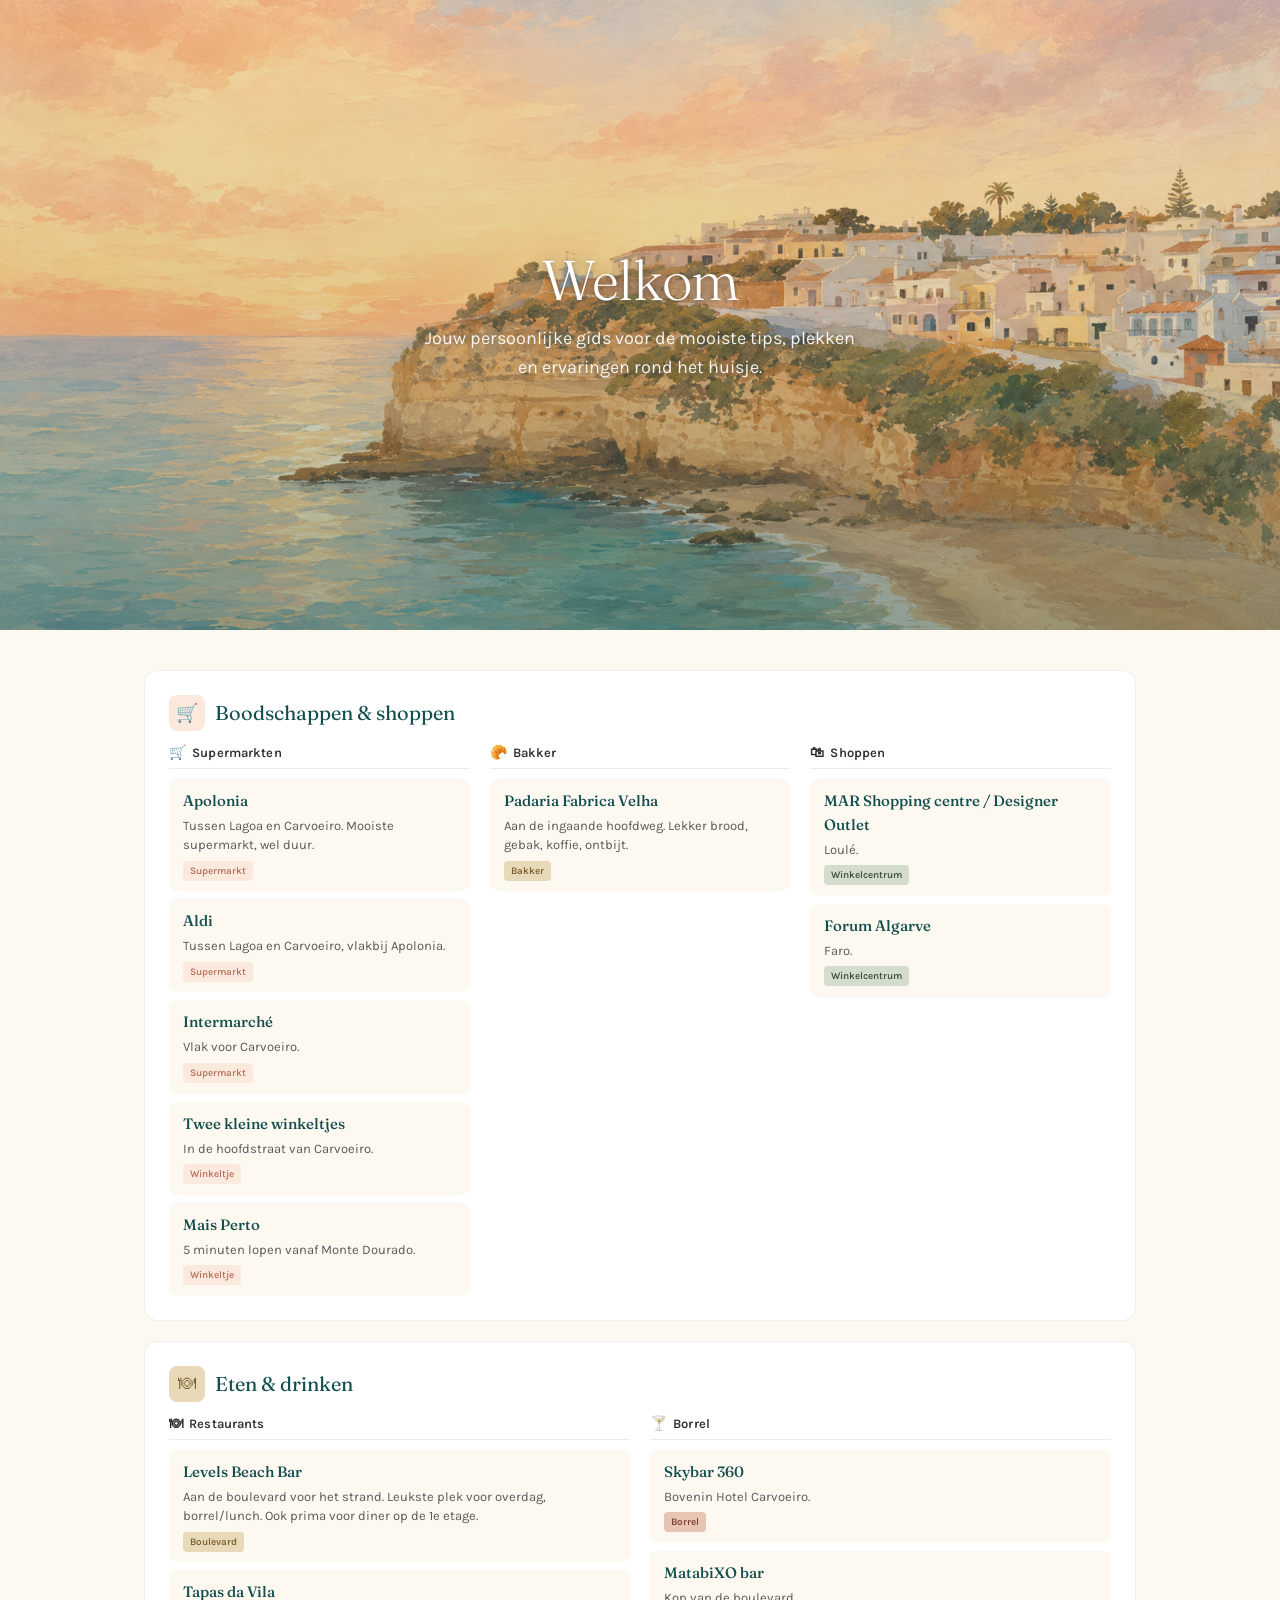
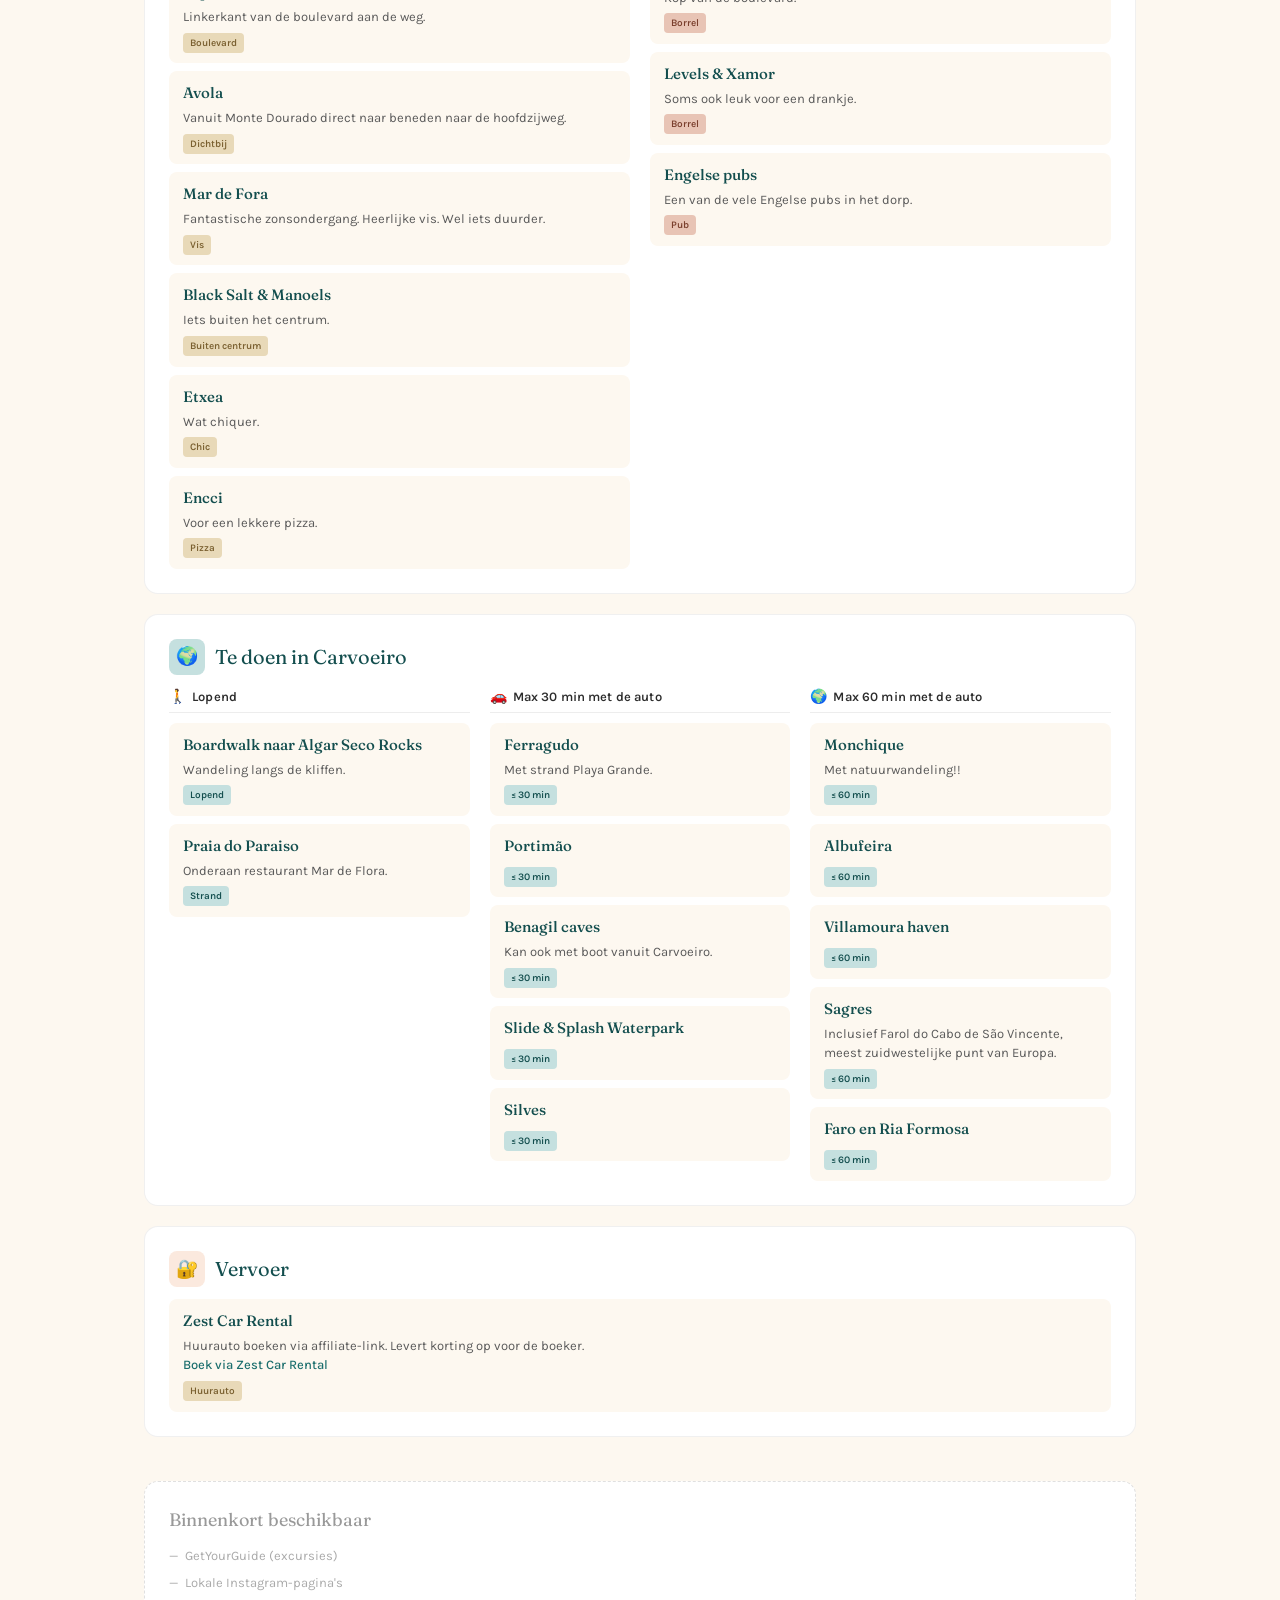
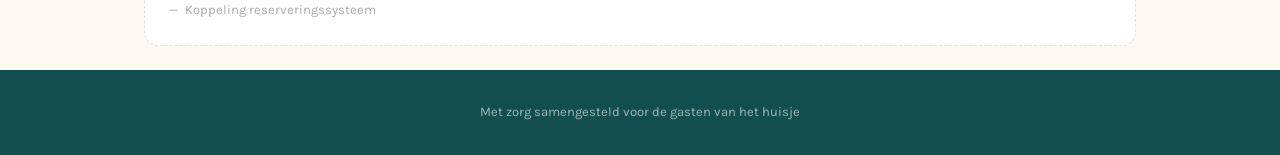
==== index.html @ ab34cfd0 "Eerste werkende concept gastengids Carvoeiro Statische gastengids-website voor vakantiehuisje in Car" ====
<!DOCTYPE html>
<html lang="nl">
<head>
<meta charset="UTF-8"/>
<meta name="viewport" content="width=device-width, initial-scale=1.0"/>
<title>Gastengids Carvoeiro</title>
<link rel="preconnect" href="https://fonts.googleapis.com"/>
<link rel="preconnect" href="https://fonts.gstatic.com" crossorigin/>
<link href="https://fonts.googleapis.com/css2?family=Fraunces:opsz,wght@9..144,300;9..144,400;9..144,500&family=Karla:wght@300;400;500;600&display=swap" rel="stylesheet"/>
<style>
:root {
  --cream: #FDF8F0;
  --peach-light: #FBE9DE;
  --oker-light: #E8D9B8;
  --terracotta: #B8735A;
  --terracotta-light: #E8C4B5;
  --salie-light: #D4DCCE;
  --teal: #1B6E6D;
  --teal-dark: #134E4E;
  --teal-light: #C5E0DF;
  --text: #2C2C2C;
  --text-light: #5A5A5A;
}

* { box-sizing: border-box; margin: 0; padding: 0; }

body {
  font-family: 'Karla', sans-serif;
  background: var(--cream);
  color: var(--text);
  line-height: 1.6;
}

/* ── Hero ── */
.hero {
  position: relative;
  min-height: 70vh;
  display: flex;
  align-items: center;
  justify-content: center;
  text-align: center;
  background: url('assets/hero.png') center/cover no-repeat;
  padding: 60px 24px;
}

.hero::after {
  content: '';
  position: absolute;
  inset: 0;
  background: linear-gradient(
    180deg,
    rgba(19,78,78,0.05) 0%,
    rgba(19,78,78,0.1) 50%,
    rgba(19,78,78,0.4) 100%
  );
}

.hero-content {
  position: relative;
  z-index: 1;
  max-width: 600px;
}

.hero h1 {
  font-family: 'Fraunces', serif;
  font-weight: 300;
  font-size: clamp(36px, 7vw, 56px);
  color: #fff;
  line-height: 1.15;
  margin-bottom: 12px;
  letter-spacing: -0.02em;
  text-shadow: 0 2px 16px rgba(19,78,78,0.4), 0 1px 4px rgba(0,0,0,0.2);
}

.hero p {
  font-size: clamp(15px, 2.5vw, 18px);
  color: rgba(255,255,255,0.92);
  font-weight: 400;
  max-width: 440px;
  margin: 0 auto;
  text-shadow: 0 1px 8px rgba(19,78,78,0.35);
}

/* ── Content ── */
.content {
  max-width: 1040px;
  margin: 0 auto;
  padding: 40px 24px 24px;
}

.category-grid {
  display: flex;
  flex-direction: column;
  gap: 20px;
}

/* ── Categorie-box ── */
.category-box {
  background: #fff;
  border: 1px solid rgba(0,0,0,0.06);
  border-radius: 14px;
  padding: 24px;
  display: flex;
  flex-direction: column;
  gap: 12px;
}

.category-header {
  display: flex;
  align-items: center;
  gap: 10px;
}

.category-icon {
  width: 36px;
  height: 36px;
  border-radius: 8px;
  display: flex;
  align-items: center;
  justify-content: center;
  font-size: 18px;
  flex-shrink: 0;
}

.category-header h2 {
  font-family: 'Fraunces', serif;
  font-weight: 400;
  font-size: 20px;
  color: var(--teal-dark);
}

/* ── Subgroepen ── */
.sub-groups {
  display: grid;
  grid-template-columns: repeat(auto-fit, minmax(220px, 1fr));
  gap: 20px;
  align-items: start;
}

.sub-group {
  display: flex;
  flex-direction: column;
  gap: 8px;
}

.sub-header {
  display: flex;
  align-items: center;
  gap: 6px;
  font-size: 13px;
  font-weight: 600;
  color: var(--text);
  letter-spacing: 0.01em;
  padding-bottom: 4px;
  border-bottom: 1px solid rgba(0,0,0,0.07);
  margin-bottom: 2px;
}

.sub-header .sub-icon {
  font-size: 14px;
  line-height: 1;
}

/* ── Items ── */
.item {
  padding: 10px 14px;
  background: var(--cream);
  border-radius: 8px;
}

.item h3 {
  font-family: 'Fraunces', serif;
  font-weight: 500;
  font-size: 15px;
  color: var(--teal-dark);
  margin-bottom: 3px;
}

.item p {
  font-size: 13px;
  color: var(--text-light);
  line-height: 1.5;
}

.item .tag {
  display: inline-block;
  font-size: 10px;
  font-weight: 600;
  padding: 2px 7px;
  border-radius: 4px;
  margin-top: 6px;
}

.tag-peach      { background: var(--peach-light); color: var(--terracotta); }
.tag-oker       { background: var(--oker-light);  color: #7A6030; }
.tag-terracotta { background: var(--terracotta-light); color: #7A3F2D; }
.tag-salie      { background: var(--salie-light); color: #3F5035; }
.tag-teal       { background: var(--teal-light);  color: var(--teal-dark); }

.item a {
  color: var(--teal);
  text-decoration: none;
  font-weight: 500;
}

.item a:hover {
  text-decoration: underline;
}

/* ── Backlog-sectie ── */
.backlog {
  margin-top: 20px;
  max-width: 1040px;
  margin-left: auto;
  margin-right: auto;
  padding: 0 24px 24px;
}

.backlog-box {
  background: #fff;
  border: 1px dashed rgba(0,0,0,0.12);
  border-radius: 14px;
  padding: 24px;
  color: var(--text-light);
  font-size: 14px;
}

.backlog-box h2 {
  font-family: 'Fraunces', serif;
  font-weight: 400;
  font-size: 18px;
  color: #999;
  margin-bottom: 12px;
}

.backlog-box ul {
  list-style: none;
  display: flex;
  flex-direction: column;
  gap: 6px;
}

.backlog-box li {
  font-size: 13px;
  color: #aaa;
  padding-left: 16px;
  position: relative;
}

.backlog-box li::before {
  content: '—';
  position: absolute;
  left: 0;
}

/* ── Footer ── */
.footer {
  text-align: center;
  padding: 32px 24px;
  font-size: 13px;
  background: var(--teal-dark);
  color: rgba(255,255,255,0.6);
}
</style>
</head>
<body>

<!-- HERO -->
<div class="hero">
  <div class="hero-content">
    <h1>Welkom</h1>
    <p>Jouw persoonlijke gids voor de mooiste tips, plekken en ervaringen rond het huisje.</p>
  </div>
</div>

<!-- CONTENT -->
<div class="content">
  <div class="category-grid">

    <!-- BOX 1: BOODSCHAPPEN & SHOPPEN -->
    <div class="category-box">
      <div class="category-header">
        <div class="category-icon" style="background:var(--peach-light);color:var(--terracotta);">&#x1F6D2;</div>
        <h2>Boodschappen &amp; shoppen</h2>
      </div>

      <div class="sub-groups">
        <div class="sub-group">
          <div class="sub-header"><span class="sub-icon">&#x1F6D2;</span> Supermarkten</div>
          <div class="item">
            <h3>Apolonia</h3>
            <p>Tussen Lagoa en Carvoeiro. Mooiste supermarkt, wel duur.</p>
            <span class="tag tag-peach">Supermarkt</span>
          </div>
          <div class="item">
            <h3>Aldi</h3>
            <p>Tussen Lagoa en Carvoeiro, vlakbij Apolonia.</p>
            <span class="tag tag-peach">Supermarkt</span>
          </div>
          <div class="item">
            <h3>Intermarché</h3>
            <p>Vlak voor Carvoeiro.</p>
            <span class="tag tag-peach">Supermarkt</span>
          </div>
          <div class="item">
            <h3>Twee kleine winkeltjes</h3>
            <p>In de hoofdstraat van Carvoeiro.</p>
            <span class="tag tag-peach">Winkeltje</span>
          </div>
          <div class="item">
            <h3>Mais Perto</h3>
            <p>5 minuten lopen vanaf Monte Dourado.</p>
            <span class="tag tag-peach">Winkeltje</span>
          </div>
        </div>

        <div class="sub-group">
          <div class="sub-header"><span class="sub-icon">&#x1F950;</span> Bakker</div>
          <div class="item">
            <h3>Padaria Fabrica Velha</h3>
            <p>Aan de ingaande hoofdweg. Lekker brood, gebak, koffie, ontbijt.</p>
            <span class="tag tag-oker">Bakker</span>
          </div>
        </div>

        <div class="sub-group">
          <div class="sub-header"><span class="sub-icon">&#x1F6CD;</span> Shoppen</div>
          <div class="item">
            <h3>MAR Shopping centre / Designer Outlet</h3>
            <p>Loulé.</p>
            <span class="tag tag-salie">Winkelcentrum</span>
          </div>
          <div class="item">
            <h3>Forum Algarve</h3>
            <p>Faro.</p>
            <span class="tag tag-salie">Winkelcentrum</span>
          </div>
        </div>
      </div>
    </div>

    <!-- BOX 2: ETEN & DRINKEN -->
    <div class="category-box">
      <div class="category-header">
        <div class="category-icon" style="background:var(--oker-light);color:#7A6030;">&#x1F37D;</div>
        <h2>Eten &amp; drinken</h2>
      </div>

      <div class="sub-groups">
        <div class="sub-group">
          <div class="sub-header"><span class="sub-icon">&#x1F37D;</span> Restaurants</div>
          <div class="item">
            <h3>Levels Beach Bar</h3>
            <p>Aan de boulevard voor het strand. Leukste plek voor overdag, borrel/lunch. Ook prima voor diner op de 1e etage.</p>
            <span class="tag tag-oker">Boulevard</span>
          </div>
          <div class="item">
            <h3>Tapas da Vila</h3>
            <p>Linkerkant van de boulevard aan de weg.</p>
            <span class="tag tag-oker">Boulevard</span>
          </div>
          <div class="item">
            <h3>Avola</h3>
            <p>Vanuit Monte Dourado direct naar beneden naar de hoofdzijweg.</p>
            <span class="tag tag-oker">Dichtbij</span>
          </div>
          <div class="item">
            <h3>Mar de Fora</h3>
            <p>Fantastische zonsondergang. Heerlijke vis. Wel iets duurder.</p>
            <span class="tag tag-oker">Vis</span>
          </div>
          <div class="item">
            <h3>Black Salt &amp; Manoels</h3>
            <p>Iets buiten het centrum.</p>
            <span class="tag tag-oker">Buiten centrum</span>
          </div>
          <div class="item">
            <h3>Etxea</h3>
            <p>Wat chiquer.</p>
            <span class="tag tag-oker">Chic</span>
          </div>
          <div class="item">
            <h3>Encci</h3>
            <p>Voor een lekkere pizza.</p>
            <span class="tag tag-oker">Pizza</span>
          </div>
        </div>

        <div class="sub-group">
          <div class="sub-header"><span class="sub-icon">&#x1F378;</span> Borrel</div>
          <div class="item">
            <h3>Skybar 360</h3>
            <p>Bovenin Hotel Carvoeiro.</p>
            <span class="tag tag-terracotta">Borrel</span>
          </div>
          <div class="item">
            <h3>MatabiXO bar</h3>
            <p>Kop van de boulevard.</p>
            <span class="tag tag-terracotta">Borrel</span>
          </div>
          <div class="item">
            <h3>Levels &amp; Xamor</h3>
            <p>Soms ook leuk voor een drankje.</p>
            <span class="tag tag-terracotta">Borrel</span>
          </div>
          <div class="item">
            <h3>Engelse pubs</h3>
            <p>Een van de vele Engelse pubs in het dorp.</p>
            <span class="tag tag-terracotta">Pub</span>
          </div>
        </div>
      </div>
    </div>

    <!-- BOX 3: TE DOEN IN CARVOEIRO -->
    <div class="category-box">
      <div class="category-header">
        <div class="category-icon" style="background:var(--teal-light);color:var(--teal-dark);">&#x1F30D;</div>
        <h2>Te doen in Carvoeiro</h2>
      </div>

      <div class="sub-groups">
        <div class="sub-group">
          <div class="sub-header"><span class="sub-icon">&#x1F6B6;</span> Lopend</div>
          <div class="item">
            <h3>Boardwalk naar Algar Seco Rocks</h3>
            <p>Wandeling langs de kliffen.</p>
            <span class="tag tag-teal">Lopend</span>
          </div>
          <div class="item">
            <h3>Praia do Paraiso</h3>
            <p>Onderaan restaurant Mar de Flora.</p>
            <span class="tag tag-teal">Strand</span>
          </div>
        </div>

        <div class="sub-group">
          <div class="sub-header"><span class="sub-icon">&#x1F697;</span> Max 30 min met de auto</div>
          <div class="item">
            <h3>Ferragudo</h3>
            <p>Met strand Playa Grande.</p>
            <span class="tag tag-teal">&le; 30 min</span>
          </div>
          <div class="item">
            <h3>Portimão</h3>
            <span class="tag tag-teal">&le; 30 min</span>
          </div>
          <div class="item">
            <h3>Benagil caves</h3>
            <p>Kan ook met boot vanuit Carvoeiro.</p>
            <span class="tag tag-teal">&le; 30 min</span>
          </div>
          <div class="item">
            <h3>Slide &amp; Splash Waterpark</h3>
            <span class="tag tag-teal">&le; 30 min</span>
          </div>
          <div class="item">
            <h3>Silves</h3>
            <span class="tag tag-teal">&le; 30 min</span>
          </div>
        </div>

        <div class="sub-group">
          <div class="sub-header"><span class="sub-icon">&#x1F30D;</span> Max 60 min met de auto</div>
          <div class="item">
            <h3>Monchique</h3>
            <p>Met natuurwandeling!!</p>
            <span class="tag tag-teal">&le; 60 min</span>
          </div>
          <div class="item">
            <h3>Albufeira</h3>
            <span class="tag tag-teal">&le; 60 min</span>
          </div>
          <div class="item">
            <h3>Villamoura haven</h3>
            <span class="tag tag-teal">&le; 60 min</span>
          </div>
          <div class="item">
            <h3>Sagres</h3>
            <p>Inclusief Farol do Cabo de São Vincente, meest zuidwestelijke punt van Europa.</p>
            <span class="tag tag-teal">&le; 60 min</span>
          </div>
          <div class="item">
            <h3>Faro en Ria Formosa</h3>
            <span class="tag tag-teal">&le; 60 min</span>
          </div>
        </div>
      </div>
    </div>

    <!-- BOX 4: VERVOER -->
    <div class="category-box">
      <div class="category-header">
        <div class="category-icon" style="background:var(--peach-light);color:var(--terracotta);">&#x1F510;</div>
        <h2>Vervoer</h2>
      </div>
      <div class="item">
        <h3>Zest Car Rental</h3>
        <p>Huurauto boeken via affiliate-link. Levert korting op voor de boeker.</p>
        <p><a href="https://www.zestcarrental.com/?utm_source=Algarveportugalia.com&utm_medium=Affiliate&utm_content=User%20Link&fbclid=PAdGRzdgRZd7ZleHRuA2FlbQIxMQBzcnRjBmFwcF9pZA81NjcwNjczNDMzNTI0MjcAadQenqHHYxauV-o8mxVOBYaqeYAiuYTxsrahmrqiDsvFvzqKm03XUFQZy8RIQ_aem_8sjd4wofIzMwQ7ifo6v6Ew" target="_blank" rel="noopener">Boek via Zest Car Rental</a></p>
        <span class="tag tag-oker">Huurauto</span>
      </div>
    </div>

  </div>
</div>

<!-- BACKLOG -->
<div class="backlog">
  <div class="backlog-box">
    <h2>Binnenkort beschikbaar</h2>
    <ul>
      <li>GetYourGuide (excursies)</li>
      <li>Lokale Instagram-pagina's</li>
      <li>Koppeling reserveringssysteem</li>
    </ul>
  </div>
</div>

<!-- FOOTER -->
<div class="footer">
  Met zorg samengesteld voor de gasten van het huisje
</div>

</body>
</html>
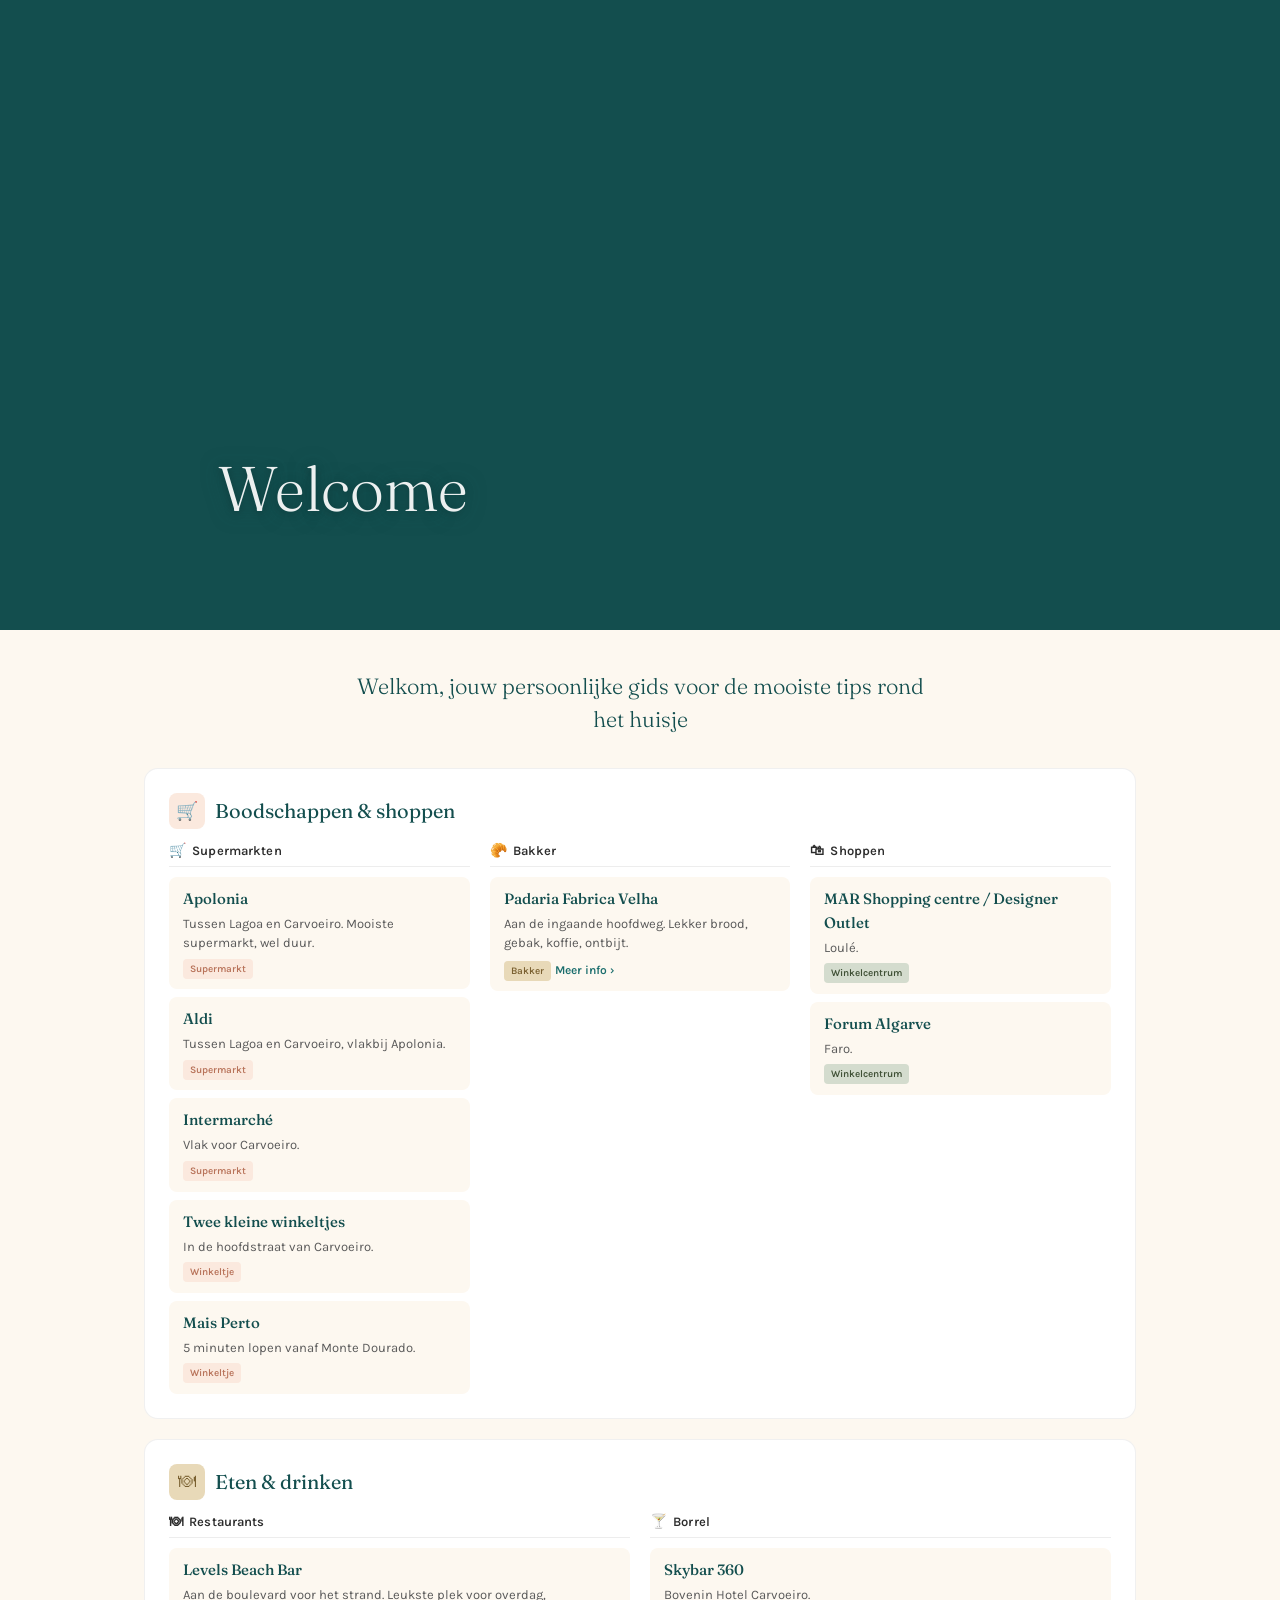
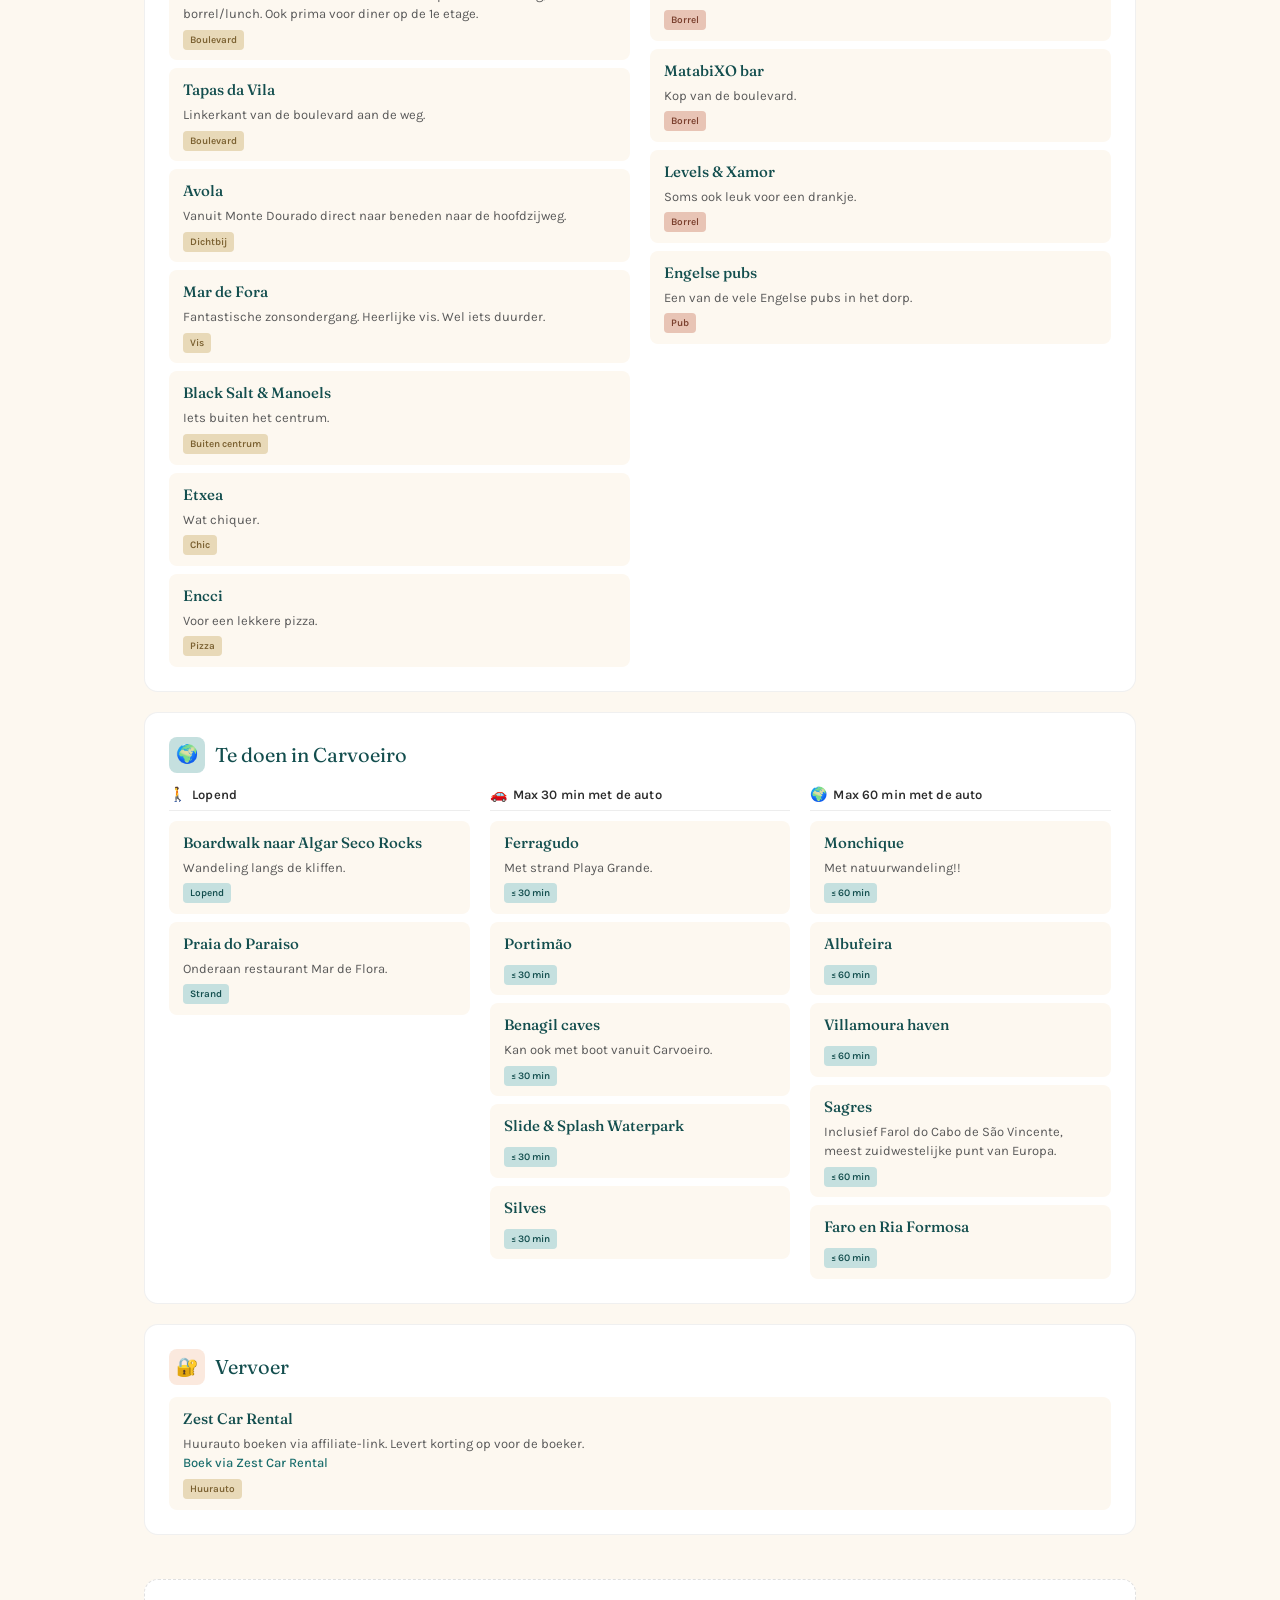
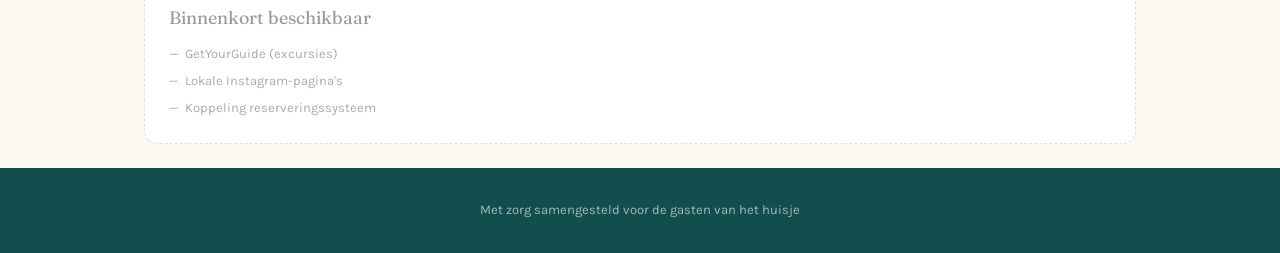
==== commit 803f1cf0: "Hero vernieuwd: video+foto-cyclus, tekst-overlay en bakker-modal - Hero-afbeelding vervangen door vi" ====
--- a/index.html
+++ b/index.html
@@ -34,51 +34,57 @@
 /* ── Hero ── */
 .hero {
   position: relative;
-  min-height: 70vh;
-  display: flex;
-  align-items: center;
-  justify-content: center;
-  text-align: center;
-  background: url('assets/hero.png') center/cover no-repeat;
-  padding: 60px 24px;
-}
-
-.hero::after {
-  content: '';
+  height: 70vh;
+  overflow: hidden;
+  background: var(--teal-dark);
+}
+
+#hero-video {
   position: absolute;
   inset: 0;
-  background: linear-gradient(
-    180deg,
-    rgba(19,78,78,0.05) 0%,
-    rgba(19,78,78,0.1) 50%,
-    rgba(19,78,78,0.4) 100%
-  );
-}
-
-.hero-content {
-  position: relative;
-  z-index: 1;
-  max-width: 600px;
-}
-
-.hero h1 {
+  width: 100%;
+  height: 100%;
+  object-fit: cover;
+  opacity: 1;
+  transition: opacity 0.5s ease;
+}
+
+#hero-photo {
+  position: absolute;
+  inset: 0;
+  width: 100%;
+  height: 100%;
+  object-fit: cover;
+  opacity: 0;
+  transition: opacity 1.8s ease;
+}
+
+#hero-overlay {
+  position: absolute;
+  transform: translate(-50%, -50%);
+  z-index: 2;
   font-family: 'Fraunces', serif;
   font-weight: 300;
-  font-size: clamp(36px, 7vw, 56px);
-  color: #fff;
-  line-height: 1.15;
-  margin-bottom: 12px;
-  letter-spacing: -0.02em;
-  text-shadow: 0 2px 16px rgba(19,78,78,0.4), 0 1px 4px rgba(0,0,0,0.2);
-}
-
-.hero p {
-  font-size: clamp(15px, 2.5vw, 18px);
-  color: rgba(255,255,255,0.92);
-  font-weight: 400;
-  max-width: 440px;
-  margin: 0 auto;
-  text-shadow: 0 1px 8px rgba(19,78,78,0.35);
+  font-size: clamp(33px, 5.25vw, 63px);
+  color: rgba(255, 255, 255, 0.92);
+  text-shadow: 0 2px 20px rgba(19,78,78,0.55), 0 1px 8px rgba(0,0,0,0.25);
+  white-space: nowrap;
+  opacity: 0;
+  transition: opacity 1.2s ease;
+  pointer-events: none;
+  user-select: none;
+}
+
+/* ── Hero caption ── */
+.hero-caption {
+  font-family: 'Fraunces', serif;
+  font-weight: 300;
+  font-size: clamp(17px, 2.5vw, 22px);
+  color: var(--teal-dark);
+  line-height: 1.5;
+  text-align: center;
+  max-width: 580px;
+  margin: 0 auto 32px;
 }
 
 /* ── Content ── */
@@ -261,20 +267,156 @@
   background: var(--teal-dark);
   color: rgba(255,255,255,0.6);
 }
+
+/* ── Klikbare item-kaartjes ── */
+body.modal-active { overflow: hidden; }
+
+.item-clickable { cursor: pointer; transition: background 0.15s ease; }
+.item-clickable:hover { background: var(--oker-light); }
+
+.item-more {
+  display: inline-flex;
+  align-items: center;
+  gap: 3px;
+  font-size: 12px;
+  font-weight: 600;
+  color: var(--teal);
+  margin-top: 8px;
+}
+
+/* ── Modal ── */
+#modal-overlay {
+  position: fixed;
+  inset: 0;
+  z-index: 200;
+  background: rgba(0, 0, 0, 0.42);
+  display: flex;
+  align-items: center;
+  justify-content: center;
+  padding: 24px;
+  visibility: hidden;
+  opacity: 0;
+  transition: opacity 0.22s ease, visibility 0s linear 0.22s;
+}
+#modal-overlay.is-open {
+  visibility: visible;
+  opacity: 1;
+  transition: opacity 0.22s ease, visibility 0s linear 0s;
+}
+#modal-box {
+  background: var(--cream);
+  border-radius: 16px;
+  width: 100%;
+  max-width: 560px;
+  max-height: 85vh;
+  overflow: hidden;
+  display: flex;
+  flex-direction: column;
+  transform: scale(0.96);
+  transition: transform 0.22s ease;
+}
+#modal-overlay.is-open #modal-box { transform: scale(1); }
+
+.modal-header {
+  display: flex;
+  justify-content: flex-end;
+  padding: 12px 12px 0;
+  flex-shrink: 0;
+}
+#modal-close {
+  width: 32px;
+  height: 32px;
+  border: none;
+  border-radius: 50%;
+  background: rgba(0,0,0,0.08);
+  color: var(--text);
+  font-size: 16px;
+  cursor: pointer;
+  display: flex;
+  align-items: center;
+  justify-content: center;
+}
+#modal-close:hover { background: rgba(0,0,0,0.14); }
+
+.modal-scroll { overflow-y: auto; flex: 1; }
+
+.modal-photos {
+  display: flex;
+  gap: 8px;
+  padding: 12px 20px 0;
+}
+.modal-photo-placeholder {
+  flex: 1;
+  height: 130px;
+  background: var(--oker-light);
+  border-radius: 10px;
+  display: flex;
+  flex-direction: column;
+  align-items: center;
+  justify-content: center;
+  gap: 6px;
+  color: #9A7840;
+  font-size: 12px;
+}
+.modal-photo-placeholder .ph-icon { font-size: 26px; }
+
+.modal-body { padding: 20px; }
+.modal-body h2 {
+  font-family: 'Fraunces', serif;
+  font-weight: 400;
+  font-size: 22px;
+  color: var(--teal-dark);
+  margin-bottom: 8px;
+}
+.modal-body p {
+  font-size: 14px;
+  color: var(--text-light);
+  line-height: 1.6;
+  margin-bottom: 20px;
+}
+.modal-map {
+  border-radius: 10px;
+  overflow: hidden;
+  margin-bottom: 16px;
+  border: 1px solid rgba(0,0,0,0.08);
+}
+.modal-map iframe { display: block; width: 100%; height: 200px; border: none; }
+
+.modal-maps-link {
+  display: inline-flex;
+  align-items: center;
+  gap: 5px;
+  font-size: 14px;
+  font-weight: 600;
+  color: var(--teal);
+  text-decoration: none;
+}
+.modal-maps-link:hover { text-decoration: underline; }
+
+@media (max-width: 640px) {
+  #modal-overlay { align-items: flex-end; padding: 0; }
+  #modal-box {
+    max-width: 100%;
+    max-height: 88vh;
+    border-radius: 16px 16px 0 0;
+    transform: translateY(20px);
+  }
+  #modal-overlay.is-open #modal-box { transform: translateY(0); }
+}
 </style>
 </head>
 <body>
 
 <!-- HERO -->
 <div class="hero">
-  <div class="hero-content">
-    <h1>Welkom</h1>
-    <p>Jouw persoonlijke gids voor de mooiste tips, plekken en ervaringen rond het huisje.</p>
-  </div>
+  <video id="hero-video" autoplay muted playsinline></video>
+  <img id="hero-photo" src="" alt="" aria-hidden="true">
+  <div id="hero-overlay"></div>
 </div>
 
 <!-- CONTENT -->
 <div class="content">
+  <p class="hero-caption">Welkom, jouw persoonlijke gids voor de mooiste tips rond het huisje</p>
   <div class="category-grid">
 
     <!-- BOX 1: BOODSCHAPPEN & SHOPPEN -->
@@ -316,10 +458,11 @@
 
         <div class="sub-group">
           <div class="sub-header"><span class="sub-icon">&#x1F950;</span> Bakker</div>
-          <div class="item">
+          <div class="item item-clickable" id="item-bakker" role="button" tabindex="0">
             <h3>Padaria Fabrica Velha</h3>
             <p>Aan de ingaande hoofdweg. Lekker brood, gebak, koffie, ontbijt.</p>
             <span class="tag tag-oker">Bakker</span>
+            <span class="item-more">Meer info ›</span>
           </div>
         </div>
 
@@ -522,5 +665,210 @@
   Met zorg samengesteld voor de gasten van het huisje
 </div>
 
+<!-- MODAL -->
+<div id="modal-overlay" role="dialog" aria-modal="true" aria-labelledby="modal-title-el">
+  <div id="modal-box">
+    <div class="modal-header">
+      <button id="modal-close" aria-label="Sluiten">&#x2715;</button>
+    </div>
+    <div class="modal-scroll">
+      <div class="modal-photos"></div>
+      <div class="modal-body">
+        <h2 class="modal-title" id="modal-title-el"></h2>
+        <p class="modal-description"></p>
+        <div class="modal-map"></div>
+        <a class="modal-maps-link" href="#" target="_blank" rel="noopener">
+          &#x1F4CD;&nbsp;Open in Google Maps
+        </a>
+      </div>
+    </div>
+  </div>
+</div>
+
+<script>
+/* ── Media-cyclus: video-playlist → foto-playlist → video-playlist → … ── */
+const heroVideos = [
+  'assets/hero-videos/video-1.mp4'
+];
+const heroPhotos = [
+  'assets/hero-photos/foto-1.jpg',
+  'assets/hero-photos/foto-2.jpg',
+  'assets/hero-photos/foto-3.jpg',
+  'assets/hero-photos/foto-4.jpg',
+  'assets/hero-photos/foto-5.png'
+];
+
+const PHOTO_DISPLAY = 10000;
+const PHOTO_FADE    = 1800;
+
+let videoIndex = 0;
+let photoIndex = 0;
+let phase      = 1;
+
+const videoEl = document.getElementById('hero-video');
+const photoEl = document.getElementById('hero-photo');
+
+function applyPlaybackRate() {
+  videoEl.playbackRate = 0.4;
+}
+
+videoEl.addEventListener('canplay', applyPlaybackRate);
+
+videoEl.addEventListener('timeupdate', function() {
+  if (phase !== 1) return;
+  if (videoEl.duration && videoEl.currentTime >= videoEl.duration - 0.1) {
+    videoEl.style.opacity = '0';
+  }
+});
+
+videoEl.addEventListener('ended', function() {
+  if (phase !== 1) return;
+  videoIndex++;
+  if (videoIndex < heroVideos.length) {
+    videoEl.src = heroVideos[videoIndex];
+    videoEl.load();
+    videoEl.play().then(function() {
+      applyPlaybackRate();
+      videoEl.style.opacity = '1';
+    }).catch(function() {});
+  } else {
+    phase = 2;
+    photoIndex = 0;
+    showPhoto(0);
+  }
+});
+
+function showPhoto(index) {
+  photoEl.src = heroPhotos[index];
+  photoEl.getBoundingClientRect();
+  photoEl.style.opacity = '1';
+
+  setTimeout(function() {
+    photoEl.style.opacity = '0';
+    setTimeout(function() {
+      photoIndex++;
+      if (photoIndex < heroPhotos.length) {
+        showPhoto(photoIndex);
+      } else {
+        photoIndex = 0;
+        videoIndex = 0;
+        phase = 1;
+        videoEl.src = heroVideos[0];
+        videoEl.load();
+        videoEl.play().then(function() {
+          applyPlaybackRate();
+          videoEl.style.opacity = '1';
+        }).catch(function() {});
+      }
+    }, PHOTO_FADE);
+  }, PHOTO_DISPLAY);
+}
+
+videoEl.src = heroVideos[0];
+videoEl.load();
+videoEl.play().then(function() {
+  applyPlaybackRate();
+}).catch(function() {});
+
+/* ── Modal systeem ── */
+var modalData = {
+  bakker: {
+    title: 'Padaria Fabrica Velha',
+    description: 'Aan de ingaande hoofdweg. Lekker brood, gebak, koffie, ontbijt.',
+    photos: [
+      { placeholder: true, icon: '🥐', label: 'Foto volgt' },
+      { placeholder: true, icon: '☕', label: 'Foto volgt' }
+    ],
+    mapsEmbed: 'https://maps.google.com/maps?q=Padaria+Fabrica+Velha,+R.+dos+Pescadores+7,+Carvoeiro&output=embed',
+    mapsLink: 'https://www.google.com/maps/search/?api=1&query=Padaria+Fabrica+Velha+R.+dos+Pescadores+7+Carvoeiro'
+  }
+};
+
+var modalOverlay = document.getElementById('modal-overlay');
+var modalBox     = document.getElementById('modal-box');
+
+function openModal(key) {
+  var data = modalData[key];
+  if (!data) return;
+
+  modalBox.querySelector('.modal-photos').innerHTML = data.photos.map(function(p) {
+    if (p.placeholder) {
+      return '<div class="modal-photo-placeholder"><span class="ph-icon">' + p.icon + '</span><span>' + p.label + '</span></div>';
+    }
+    return '<img src="' + p.src + '" alt="" style="flex:1;height:130px;object-fit:cover;border-radius:10px;">';
+  }).join('');
+
+  modalBox.querySelector('.modal-title').textContent       = data.title;
+  modalBox.querySelector('.modal-description').textContent = data.description;
+  modalBox.querySelector('.modal-map').innerHTML =
+    '<iframe src="' + data.mapsEmbed + '" loading="lazy" referrerpolicy="no-referrer-when-downgrade"></iframe>';
+  modalBox.querySelector('.modal-maps-link').href = data.mapsLink;
+
+  document.body.classList.add('modal-active');
+  modalOverlay.classList.add('is-open');
+}
+
+function closeModal() {
+  modalOverlay.classList.remove('is-open');
+  document.body.classList.remove('modal-active');
+  setTimeout(function() {
+    modalBox.querySelector('.modal-map').innerHTML = '';
+  }, 250);
+}
+
+document.getElementById('modal-close').addEventListener('click', closeModal);
+modalOverlay.addEventListener('click', function(e) {
+  if (e.target === modalOverlay) closeModal();
+});
+document.addEventListener('keydown', function(e) {
+  if (e.key === 'Escape') closeModal();
+});
+
+var bakkerEl = document.getElementById('item-bakker');
+bakkerEl.addEventListener('click', function() { openModal('bakker'); });
+bakkerEl.addEventListener('keydown', function(e) {
+  if (e.key === 'Enter' || e.key === ' ') { e.preventDefault(); openModal('bakker'); }
+});
+
+/* ── Word overlay ── */
+const overlayWords = ['Welcome', 'Enjoy', 'Relax', 'Take your time'];
+let overlayIndex = 0;
+const overlayEl = document.getElementById('hero-overlay');
+const heroEl    = document.querySelector('.hero');
+
+function placeOverlayRandom() {
+  var heroW = heroEl.offsetWidth;
+  var heroH = heroEl.offsetHeight;
+  var elW   = overlayEl.offsetWidth;
+  var elH   = overlayEl.offsetHeight;
+  var margin = 20;
+
+  var minL = (elW / 2 + margin) / heroW * 100;
+  var maxL = 100 - minL;
+  var minT = (elH / 2 + margin) / heroH * 100;
+  var maxT = 100 - minT;
+
+  overlayEl.style.left = (minL + Math.random() * (maxL - minL)).toFixed(1) + '%';
+  overlayEl.style.top  = (minT + Math.random() * (maxT - minT)).toFixed(1) + '%';
+}
+
+function showNextOverlayWord() {
+  overlayEl.style.opacity = '0';
+  setTimeout(function() {
+    overlayIndex = (overlayIndex + 1) % overlayWords.length;
+    overlayEl.textContent = overlayWords[overlayIndex];
+    overlayEl.getBoundingClientRect(); // force reflow voor juiste breedte
+    placeOverlayRandom();
+    overlayEl.style.opacity = '1';
+  }, 1200);
+}
+
+overlayEl.textContent = overlayWords[0];
+setTimeout(function() {
+  placeOverlayRandom();
+  overlayEl.style.opacity = '1';
+  setInterval(showNextOverlayWord, 4500);
+}, 400);
+</script>
 </body>
 </html>
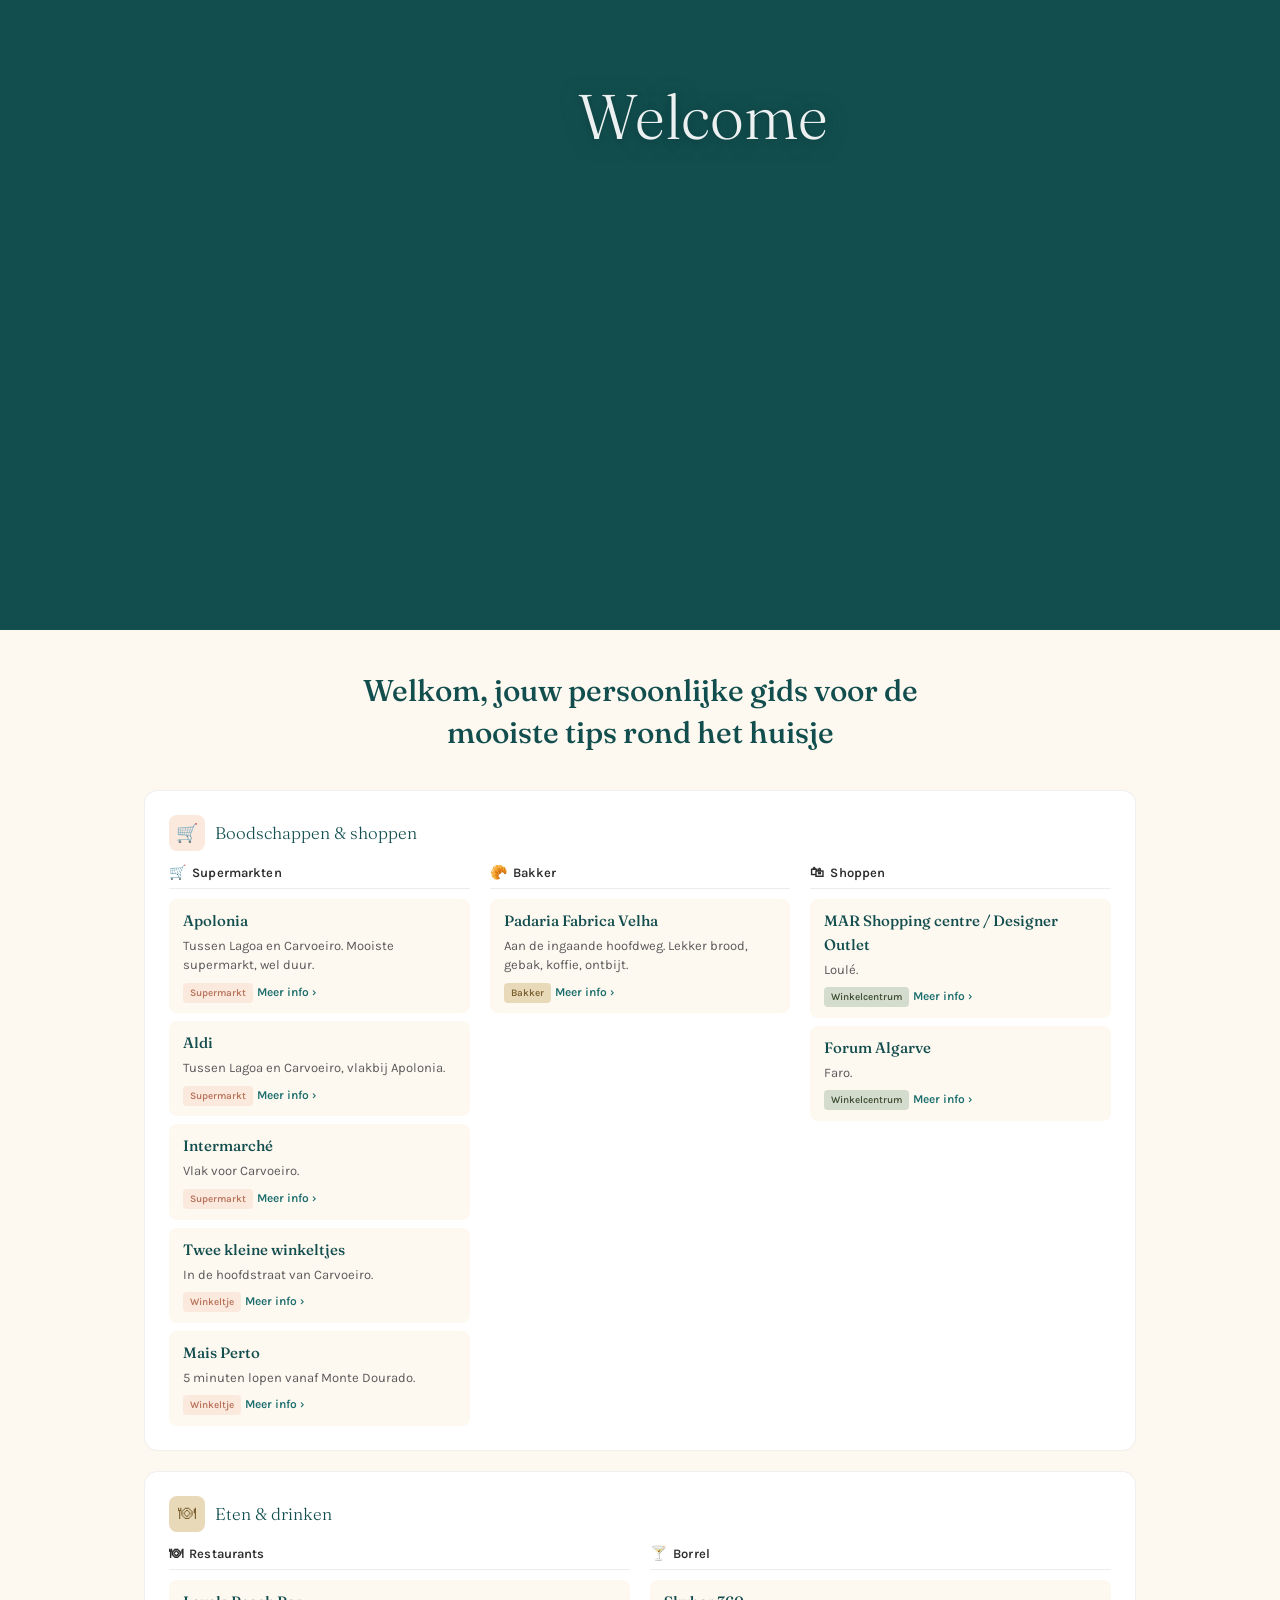
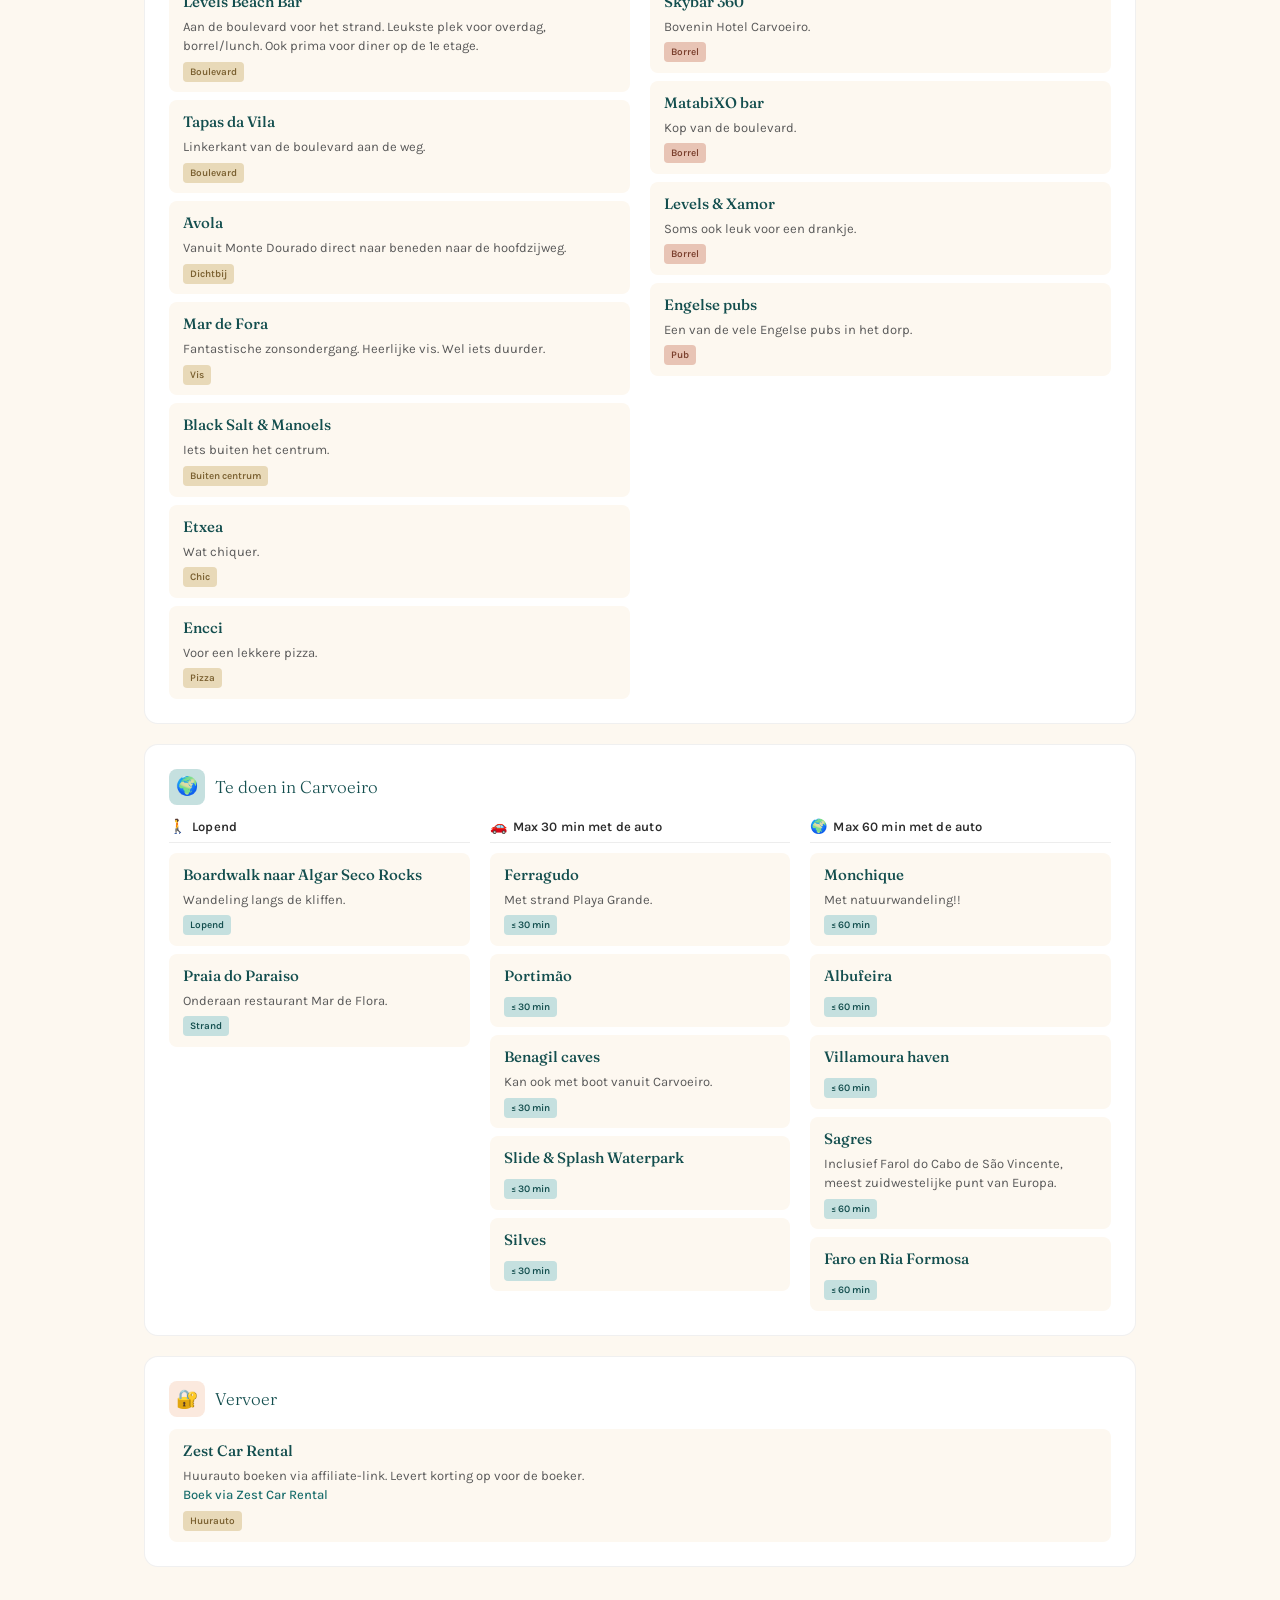
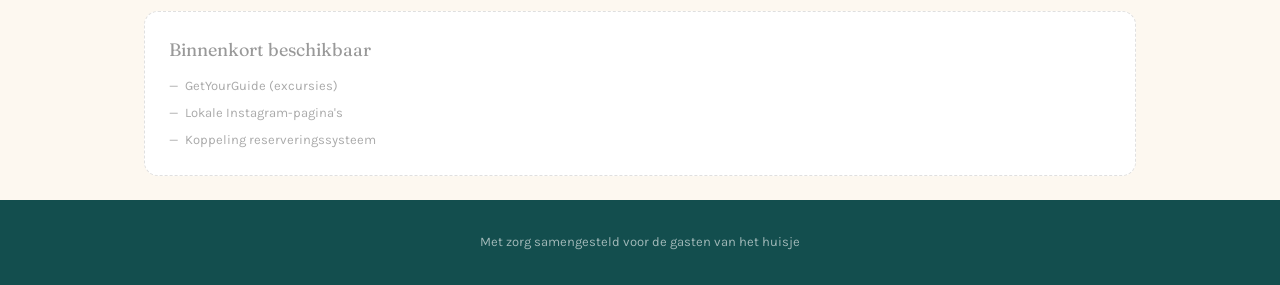
==== commit 903fe100: "index.html overschreven met de bijgewerkte preview-a.html De root-URL van GitHub Pages serveert inde" ====
--- a/index.html
+++ b/index.html
@@ -59,6 +59,25 @@
   transition: opacity 1.8s ease;
 }
 
+/* ── Mobiel: volledige breedte zichtbaar, containerhoogte volgt de beeldverhouding
+   (JS zet een expliciete px-hoogte; aspect-ratio hier is enkel een fallback tot die
+   berekening klaar is, zodat de hero niet even op 0 hoogte inklapt). ── */
+@media (max-width: 600px) {
+  .hero {
+    width: 100%; /* expliciet vastzetten: anders herberekent aspect-ratio de breedte
+                    zodra JS een vaste hoogte instelt, i.p.v. gewoon de volle breedte
+                    van de container aan te houden */
+    height: auto;
+    aspect-ratio: 16 / 9;
+    transition: height 0.3s ease;
+  }
+  #hero-video, #hero-photo {
+    object-fit: contain;
+    object-position: top;
+    background: var(--cream);
+  }
+}
+
 #hero-overlay {
   position: absolute;
   transform: translate(-50%, -50%);
@@ -75,16 +94,22 @@
   user-select: none;
 }
 
+@media (max-width: 600px) {
+  #hero-overlay {
+    font-size: calc(clamp(33px, 5.25vw, 63px) * 0.6); /* ~60% van de desktop-grootte */
+  }
+}
+
 /* ── Hero caption ── */
 .hero-caption {
   font-family: 'Fraunces', serif;
-  font-weight: 300;
-  font-size: clamp(17px, 2.5vw, 22px);
+  font-weight: 500;
+  font-size: clamp(21px, 3.4vw, 30px);
   color: var(--teal-dark);
-  line-height: 1.5;
+  line-height: 1.4;
   text-align: center;
-  max-width: 580px;
-  margin: 0 auto 32px;
+  max-width: 620px;
+  margin: 0 auto 36px;
 }
 
 /* ── Content ── */
@@ -130,8 +155,8 @@
 
 .category-header h2 {
   font-family: 'Fraunces', serif;
-  font-weight: 400;
-  font-size: 20px;
+  font-weight: 300;
+  font-size: 17px;
   color: var(--teal-dark);
 }
 
@@ -304,6 +329,7 @@
   transition: opacity 0.22s ease, visibility 0s linear 0s;
 }
 #modal-box {
+  position: relative;
   background: var(--cream);
   border-radius: 16px;
   width: 100%;
@@ -318,17 +344,19 @@
 #modal-overlay.is-open #modal-box { transform: scale(1); }
 
 .modal-header {
-  display: flex;
-  justify-content: flex-end;
-  padding: 12px 12px 0;
-  flex-shrink: 0;
+  position: absolute;
+  top: 12px;
+  right: 12px;
+  z-index: 5;
 }
 #modal-close {
   width: 32px;
   height: 32px;
   border: none;
   border-radius: 50%;
-  background: rgba(0,0,0,0.08);
+  background: rgba(255,255,255,0.85);
+  backdrop-filter: blur(3px);
+  box-shadow: 0 1px 4px rgba(0,0,0,0.15);
   color: var(--text);
   font-size: 16px;
   cursor: pointer;
@@ -336,14 +364,14 @@
   align-items: center;
   justify-content: center;
 }
-#modal-close:hover { background: rgba(0,0,0,0.14); }
+#modal-close:hover { background: rgba(255,255,255,0.95); }
 
 .modal-scroll { overflow-y: auto; flex: 1; }
 
 .modal-photos {
   display: flex;
   gap: 8px;
-  padding: 12px 20px 0;
+  margin-bottom: 16px;
 }
 .modal-photo-placeholder {
   flex: 1;
@@ -367,6 +395,7 @@
   font-size: 22px;
   color: var(--teal-dark);
   margin-bottom: 8px;
+  padding-right: 40px;
 }
 .modal-body p {
   font-size: 14px;
@@ -374,6 +403,17 @@
   line-height: 1.6;
   margin-bottom: 20px;
 }
+.modal-address {
+  display: flex;
+  align-items: flex-start;
+  gap: 6px;
+  font-size: 12.5px;
+  color: var(--text-light);
+  opacity: 0.85;
+  line-height: 1.5;
+  margin: -8px 0 12px;
+}
+.modal-address .addr-icon { flex-shrink: 0; line-height: 1.4; }
 .modal-map {
   border-radius: 10px;
   overflow: hidden;
@@ -382,7 +422,7 @@
 }
 .modal-map iframe { display: block; width: 100%; height: 200px; border: none; }
 
-.modal-maps-link {
+.modal-link {
   display: inline-flex;
   align-items: center;
   gap: 5px;
@@ -391,7 +431,7 @@
   color: var(--teal);
   text-decoration: none;
 }
-.modal-maps-link:hover { text-decoration: underline; }
+.modal-link:hover { text-decoration: underline; }
 
 @media (max-width: 640px) {
   #modal-overlay { align-items: flex-end; padding: 0; }
@@ -429,36 +469,41 @@
       <div class="sub-groups">
         <div class="sub-group">
           <div class="sub-header"><span class="sub-icon">&#x1F6D2;</span> Supermarkten</div>
-          <div class="item">
+          <div class="item item-clickable" data-modal-key="apolonia" role="button" tabindex="0">
             <h3>Apolonia</h3>
             <p>Tussen Lagoa en Carvoeiro. Mooiste supermarkt, wel duur.</p>
             <span class="tag tag-peach">Supermarkt</span>
-          </div>
-          <div class="item">
+            <span class="item-more">Meer info ›</span>
+          </div>
+          <div class="item item-clickable" data-modal-key="aldi" role="button" tabindex="0">
             <h3>Aldi</h3>
             <p>Tussen Lagoa en Carvoeiro, vlakbij Apolonia.</p>
             <span class="tag tag-peach">Supermarkt</span>
-          </div>
-          <div class="item">
+            <span class="item-more">Meer info ›</span>
+          </div>
+          <div class="item item-clickable" data-modal-key="intermarche" role="button" tabindex="0">
             <h3>Intermarché</h3>
             <p>Vlak voor Carvoeiro.</p>
             <span class="tag tag-peach">Supermarkt</span>
-          </div>
-          <div class="item">
+            <span class="item-more">Meer info ›</span>
+          </div>
+          <div class="item item-clickable" data-modal-key="winkeltjes" role="button" tabindex="0">
             <h3>Twee kleine winkeltjes</h3>
             <p>In de hoofdstraat van Carvoeiro.</p>
             <span class="tag tag-peach">Winkeltje</span>
-          </div>
-          <div class="item">
+            <span class="item-more">Meer info ›</span>
+          </div>
+          <div class="item item-clickable" data-modal-key="maisperto" role="button" tabindex="0">
             <h3>Mais Perto</h3>
             <p>5 minuten lopen vanaf Monte Dourado.</p>
             <span class="tag tag-peach">Winkeltje</span>
+            <span class="item-more">Meer info ›</span>
           </div>
         </div>
 
         <div class="sub-group">
           <div class="sub-header"><span class="sub-icon">&#x1F950;</span> Bakker</div>
-          <div class="item item-clickable" id="item-bakker" role="button" tabindex="0">
+          <div class="item item-clickable" data-modal-key="bakker" role="button" tabindex="0">
             <h3>Padaria Fabrica Velha</h3>
             <p>Aan de ingaande hoofdweg. Lekker brood, gebak, koffie, ontbijt.</p>
             <span class="tag tag-oker">Bakker</span>
@@ -468,15 +513,17 @@
 
         <div class="sub-group">
           <div class="sub-header"><span class="sub-icon">&#x1F6CD;</span> Shoppen</div>
-          <div class="item">
+          <div class="item item-clickable" data-modal-key="marshopping" role="button" tabindex="0">
             <h3>MAR Shopping centre / Designer Outlet</h3>
             <p>Loulé.</p>
             <span class="tag tag-salie">Winkelcentrum</span>
-          </div>
-          <div class="item">
+            <span class="item-more">Meer info ›</span>
+          </div>
+          <div class="item item-clickable" data-modal-key="forumalgarve" role="button" tabindex="0">
             <h3>Forum Algarve</h3>
             <p>Faro.</p>
             <span class="tag tag-salie">Winkelcentrum</span>
+            <span class="item-more">Meer info ›</span>
           </div>
         </div>
       </div>
@@ -672,14 +719,13 @@
       <button id="modal-close" aria-label="Sluiten">&#x2715;</button>
     </div>
     <div class="modal-scroll">
-      <div class="modal-photos"></div>
       <div class="modal-body">
         <h2 class="modal-title" id="modal-title-el"></h2>
         <p class="modal-description"></p>
+        <div class="modal-photos"></div>
+        <div class="modal-address"></div>
         <div class="modal-map"></div>
-        <a class="modal-maps-link" href="#" target="_blank" rel="noopener">
-          &#x1F4CD;&nbsp;Open in Google Maps
-        </a>
+        <div class="modal-link-wrap"></div>
       </div>
     </div>
   </div>
@@ -698,22 +744,55 @@
   'assets/hero-photos/foto-5.png'
 ];
 
-const PHOTO_DISPLAY = 10000;
-const PHOTO_FADE    = 1800;
+const PHOTO_DISPLAY = 10000; // ms volledig zichtbaar per foto
+const PHOTO_FADE    = 1800;  // ms fade-in én fade-out (moet overeenkomen met CSS transition)
 
 let videoIndex = 0;
 let photoIndex = 0;
-let phase      = 1;
+let phase      = 1; // 1 = video, 2 = foto
 
 const videoEl = document.getElementById('hero-video');
 const photoEl = document.getElementById('hero-photo');
+const heroEl  = document.querySelector('.hero');
 
 function applyPlaybackRate() {
   videoEl.playbackRate = 0.4;
 }
 
+/* ── Mobiel: hero-hoogte volgt de beeldverhouding van de actieve video/foto (volledige
+   breedte, hoogte "auto") in plaats van een vaste 70vh — dat voorkomt lege crème-ruimte
+   boven/onder het beeld. Op desktop blijft de vaste hoogte uit de CSS (cover, geen
+   aanpassing). CSS transition op .hero { height } zorgt dat een licht andere
+   beeldverhouding tussen video en foto's niet schokkerig oogt. ── */
+var currentMediaNatural = { w: 0, h: 0 };
+
+function isLetterboxMode() {
+  return window.matchMedia('(max-width: 600px)').matches;
+}
+
+function updateHeroHeight(naturalW, naturalH) {
+  if (naturalW && naturalH) {
+    currentMediaNatural.w = naturalW;
+    currentMediaNatural.h = naturalH;
+  }
+  if (!isLetterboxMode()) {
+    heroEl.style.height = '';
+    return;
+  }
+  if (!currentMediaNatural.w || !currentMediaNatural.h) return;
+  var heroW = heroEl.offsetWidth;
+  heroEl.style.height = (heroW * (currentMediaNatural.h / currentMediaNatural.w)) + 'px';
+}
+
+window.addEventListener('resize', function() { updateHeroHeight(); });
+
+videoEl.addEventListener('loadedmetadata', function() {
+  updateHeroHeight(videoEl.videoWidth, videoEl.videoHeight);
+});
+
 videoEl.addEventListener('canplay', applyPlaybackRate);
 
+// Fade video uit net voor het einde (0.1 videoseconde = ~0.25s real-time bij 0.4×)
 videoEl.addEventListener('timeupdate', function() {
   if (phase !== 1) return;
   if (videoEl.duration && videoEl.currentTime >= videoEl.duration - 0.1) {
@@ -721,6 +800,7 @@
   }
 });
 
+// Na afloop video: volgende video of overstap naar foto-fase
 videoEl.addEventListener('ended', function() {
   if (phase !== 1) return;
   videoIndex++;
@@ -740,16 +820,22 @@
 
 function showPhoto(index) {
   photoEl.src = heroPhotos[index];
-  photoEl.getBoundingClientRect();
+  photoEl.getBoundingClientRect(); // force reflow zodat transition correct triggert
   photoEl.style.opacity = '1';
+  photoEl.addEventListener('load', function onPhotoLoad() {
+    photoEl.removeEventListener('load', onPhotoLoad);
+    updateHeroHeight(photoEl.naturalWidth, photoEl.naturalHeight);
+  });
 
   setTimeout(function() {
+    // Fade out huidige foto
     photoEl.style.opacity = '0';
     setTimeout(function() {
       photoIndex++;
       if (photoIndex < heroPhotos.length) {
         showPhoto(photoIndex);
       } else {
+        // Alle foto's getoond: terug naar video-fase
         photoIndex = 0;
         videoIndex = 0;
         phase = 1;
@@ -764,6 +850,7 @@
   }, PHOTO_DISPLAY);
 }
 
+// Start: eerste video laden en afspelen
 videoEl.src = heroVideos[0];
 videoEl.load();
 videoEl.play().then(function() {
@@ -771,18 +858,43 @@
 }).catch(function() {});
 
 /* ── Modal systeem ── */
-var modalData = {
-  bakker: {
-    title: 'Padaria Fabrica Velha',
-    description: 'Aan de ingaande hoofdweg. Lekker brood, gebak, koffie, ontbijt.',
-    photos: [
-      { placeholder: true, icon: '🥐', label: 'Foto volgt' },
-      { placeholder: true, icon: '☕', label: 'Foto volgt' }
-    ],
-    mapsEmbed: 'https://maps.google.com/maps?q=Padaria+Fabrica+Velha,+R.+dos+Pescadores+7,+Carvoeiro&output=embed',
-    mapsLink: 'https://www.google.com/maps/search/?api=1&query=Padaria+Fabrica+Velha+R.+dos+Pescadores+7+Carvoeiro'
-  }
-};
+function mapsEmbedFor(query) {
+  return 'https://maps.google.com/maps?q=' + encodeURIComponent(query) + '&output=embed';
+}
+
+// Bron voor alle klikbare items onder "Boodschappen & shoppen".
+// photos: leeg tot er echte foto's van de klant zijn; website: alleen tonen als beschikbaar.
+var shopItems = [
+  { key: 'apolonia', name: 'Apolonia', address: 'EN 124-1, Urbanização do Gramital Lote 2, 8400-428 Lagoa', website: 'apolonia.com', description: 'Tussen Lagoa en Carvoeiro. Mooiste supermarkt, wel duur.' },
+  { key: 'aldi', name: 'Aldi', address: 'R. dos Pescadores, Sítio das Lagoinhas, EN 124-1 Gramital, 8400-395 Lagoa', website: 'aldi.pt', description: 'Tussen Lagoa en Carvoeiro, vlakbij Apolonia.' },
+  { key: 'intermarche', name: 'Intermarché', address: 'Estrada de Carvoeiro, Poço Partido, 8400-557 Lagoa', website: 'intermarche.pt/lojas/faro/02357-lagoa-carvoeiro', description: 'Vlak voor Carvoeiro.' },
+  { key: 'winkeltjes', name: 'Twee kleine winkeltjes', address: 'Rua dos Pescadores, Carvoeiro', mapsAddress: 'Rua dos Pescadores 35, Carvoeiro', website: '', description: 'In de hoofdstraat van Carvoeiro.' },
+  { key: 'maisperto', name: 'Mais Perto', address: 'Bij Monte Dourado, Carvoeiro', mapsAddress: 'Monte Dourado, Carvoeiro', website: '', description: '5 minuten lopen vanaf Monte Dourado.' },
+  { key: 'bakker', name: 'Padaria Fabrica Velha', address: 'R. dos Pescadores 7, 8400-512 Carvoeiro', website: '', photos: ['assets/locatie-fotos/padaria/bakker1.jpg', 'assets/locatie-fotos/padaria/bakker2.jpg'], description: 'Aan de ingaande hoofdweg. Lekker brood, gebak, koffie, ontbijt.' },
+  { key: 'marshopping', name: 'MAR Shopping centre / Designer Outlet', address: 'Loulé', mapsQuery: 'Avenida do Algarve, 8135-182 Almancil', website: 'marshopping.com/algarve', description: 'Loulé.' },
+  { key: 'forumalgarve', name: 'Forum Algarve', address: 'Faro', website: 'forumalgarve.net', description: 'Faro.' }
+];
+
+var modalData = {};
+shopItems.forEach(function(item) {
+  // mapsAddress is een optioneel technisch ankerpunt: een straatnaam zonder huisnummer
+  // of een vage plaatsnaam levert geen duidelijke pin op in de Google Maps embed, dus
+  // dan gebruiken we een bevestigd adres puur om de kaart te centreren (naam + adres
+  // samen). mapsQuery is de sterkere variant daarvan: soms herkent Google de itemnaam
+  // zelf al als bestaande zaak (eigen categorie-icoontje i.p.v. pin) — in dat geval
+  // gebruiken we alléén het adres, zonder naam, zodat er wél een losse rode pin
+  // verschijnt mét de "Openen in Maps"-knop. De zichtbare tekst (item.address) blijft
+  // in alle gevallen ongewijzigd.
+  var mapsQuery = item.mapsQuery || (item.name + ', ' + (item.mapsAddress || item.address));
+  modalData[item.key] = {
+    title: item.name,
+    description: item.description,
+    photos: (item.photos || []).map(function(src) { return { src: src }; }),
+    website: item.website,
+    address: item.address,
+    mapsEmbed: mapsEmbedFor(mapsQuery)
+  };
+});
 
 var modalOverlay = document.getElementById('modal-overlay');
 var modalBox     = document.getElementById('modal-box');
@@ -791,18 +903,42 @@
   var data = modalData[key];
   if (!data) return;
 
-  modalBox.querySelector('.modal-photos').innerHTML = data.photos.map(function(p) {
-    if (p.placeholder) {
-      return '<div class="modal-photo-placeholder"><span class="ph-icon">' + p.icon + '</span><span>' + p.label + '</span></div>';
-    }
-    return '<img src="' + p.src + '" alt="" style="flex:1;height:130px;object-fit:cover;border-radius:10px;">';
-  }).join('');
+  var photosEl = modalBox.querySelector('.modal-photos');
+  if (data.photos && data.photos.length) {
+    photosEl.style.display = '';
+    photosEl.innerHTML = data.photos.map(function(p) {
+      if (p.placeholder) {
+        return '<div class="modal-photo-placeholder"><span class="ph-icon">' + p.icon + '</span><span>' + p.label + '</span></div>';
+      }
+      return '<img src="' + p.src + '" alt="" style="flex:1;height:130px;object-fit:cover;border-radius:10px;">';
+    }).join('');
+  } else {
+    photosEl.style.display = 'none';
+    photosEl.innerHTML = '';
+  }
 
   modalBox.querySelector('.modal-title').textContent       = data.title;
   modalBox.querySelector('.modal-description').textContent = data.description;
+
+  var addressEl = modalBox.querySelector('.modal-address');
+  if (data.address) {
+    addressEl.style.display = '';
+    addressEl.innerHTML = '<span class="addr-icon">&#x1F4CD;</span><span>' + data.address + '</span>';
+  } else {
+    addressEl.style.display = 'none';
+    addressEl.innerHTML = '';
+  }
+
   modalBox.querySelector('.modal-map').innerHTML =
     '<iframe src="' + data.mapsEmbed + '" loading="lazy" referrerpolicy="no-referrer-when-downgrade"></iframe>';
-  modalBox.querySelector('.modal-maps-link').href = data.mapsLink;
+
+  var linkWrap = modalBox.querySelector('.modal-link-wrap');
+  if (data.website) {
+    var href = data.website.indexOf('http') === 0 ? data.website : 'https://' + data.website;
+    linkWrap.innerHTML = '<a class="modal-link" href="' + href + '" target="_blank" rel="noopener">&#x1F310;&nbsp;' + data.website + '</a>';
+  } else {
+    linkWrap.innerHTML = '';
+  }
 
   document.body.classList.add('modal-active');
   modalOverlay.classList.add('is-open');
@@ -824,32 +960,50 @@
   if (e.key === 'Escape') closeModal();
 });
 
-var bakkerEl = document.getElementById('item-bakker');
-bakkerEl.addEventListener('click', function() { openModal('bakker'); });
-bakkerEl.addEventListener('keydown', function(e) {
-  if (e.key === 'Enter' || e.key === ' ') { e.preventDefault(); openModal('bakker'); }
+document.querySelectorAll('.item-clickable').forEach(function(el) {
+  var key = el.dataset.modalKey;
+  el.addEventListener('click', function() { openModal(key); });
+  el.addEventListener('keydown', function(e) {
+    if (e.key === 'Enter' || e.key === ' ') { e.preventDefault(); openModal(key); }
+  });
 });
 
 /* ── Word overlay ── */
 const overlayWords = ['Welcome', 'Enjoy', 'Relax', 'Take your time'];
 let overlayIndex = 0;
 const overlayEl = document.getElementById('hero-overlay');
-const heroEl    = document.querySelector('.hero');
+
+// De hero-container volgt nu op mobiel altijd exact de beeldverhouding van de actieve
+// video/foto (zie updateHeroHeight), dus er blijft geen crème letterbox-ruimte meer
+// over — de veilige zone voor de tekst-overlay is daardoor gewoon de volledige
+// hero-box, zowel op mobiel als op desktop (cover, ook volledig gevuld).
+function getVisibleMediaRect() {
+  return { left: 0, top: 0, width: heroEl.offsetWidth, height: heroEl.offsetHeight };
+}
 
 function placeOverlayRandom() {
   var heroW = heroEl.offsetWidth;
   var heroH = heroEl.offsetHeight;
+  var rect  = getVisibleMediaRect();
   var elW   = overlayEl.offsetWidth;
   var elH   = overlayEl.offsetHeight;
-  var margin = 20;
-
-  var minL = (elW / 2 + margin) / heroW * 100;
-  var maxL = 100 - minL;
-  var minT = (elH / 2 + margin) / heroH * 100;
-  var maxT = 100 - minT;
-
-  overlayEl.style.left = (minL + Math.random() * (maxL - minL)).toFixed(1) + '%';
-  overlayEl.style.top  = (minT + Math.random() * (maxT - minT)).toFixed(1) + '%';
+  // Kleinere tekst op mobiel heeft relatief minder buitenmarge nodig dan op desktop.
+  var margin = isLetterboxMode() ? 12 : 20;
+
+  var minLpx = rect.left + elW / 2 + margin;
+  var maxLpx = rect.left + rect.width - elW / 2 - margin;
+  var minTpx = rect.top + elH / 2 + margin;
+  var maxTpx = rect.top + rect.height - elH / 2 - margin;
+
+  // Vangnet voor een erg smalle zichtbare strook: val terug op het midden i.p.v. NaN-range.
+  if (maxLpx < minLpx) { minLpx = maxLpx = rect.left + rect.width / 2; }
+  if (maxTpx < minTpx) { minTpx = maxTpx = rect.top + rect.height / 2; }
+
+  var leftPx = minLpx + Math.random() * (maxLpx - minLpx);
+  var topPx  = minTpx + Math.random() * (maxTpx - minTpx);
+
+  overlayEl.style.left = (leftPx / heroW * 100).toFixed(1) + '%';
+  overlayEl.style.top  = (topPx / heroH * 100).toFixed(1) + '%';
 }
 
 function showNextOverlayWord() {
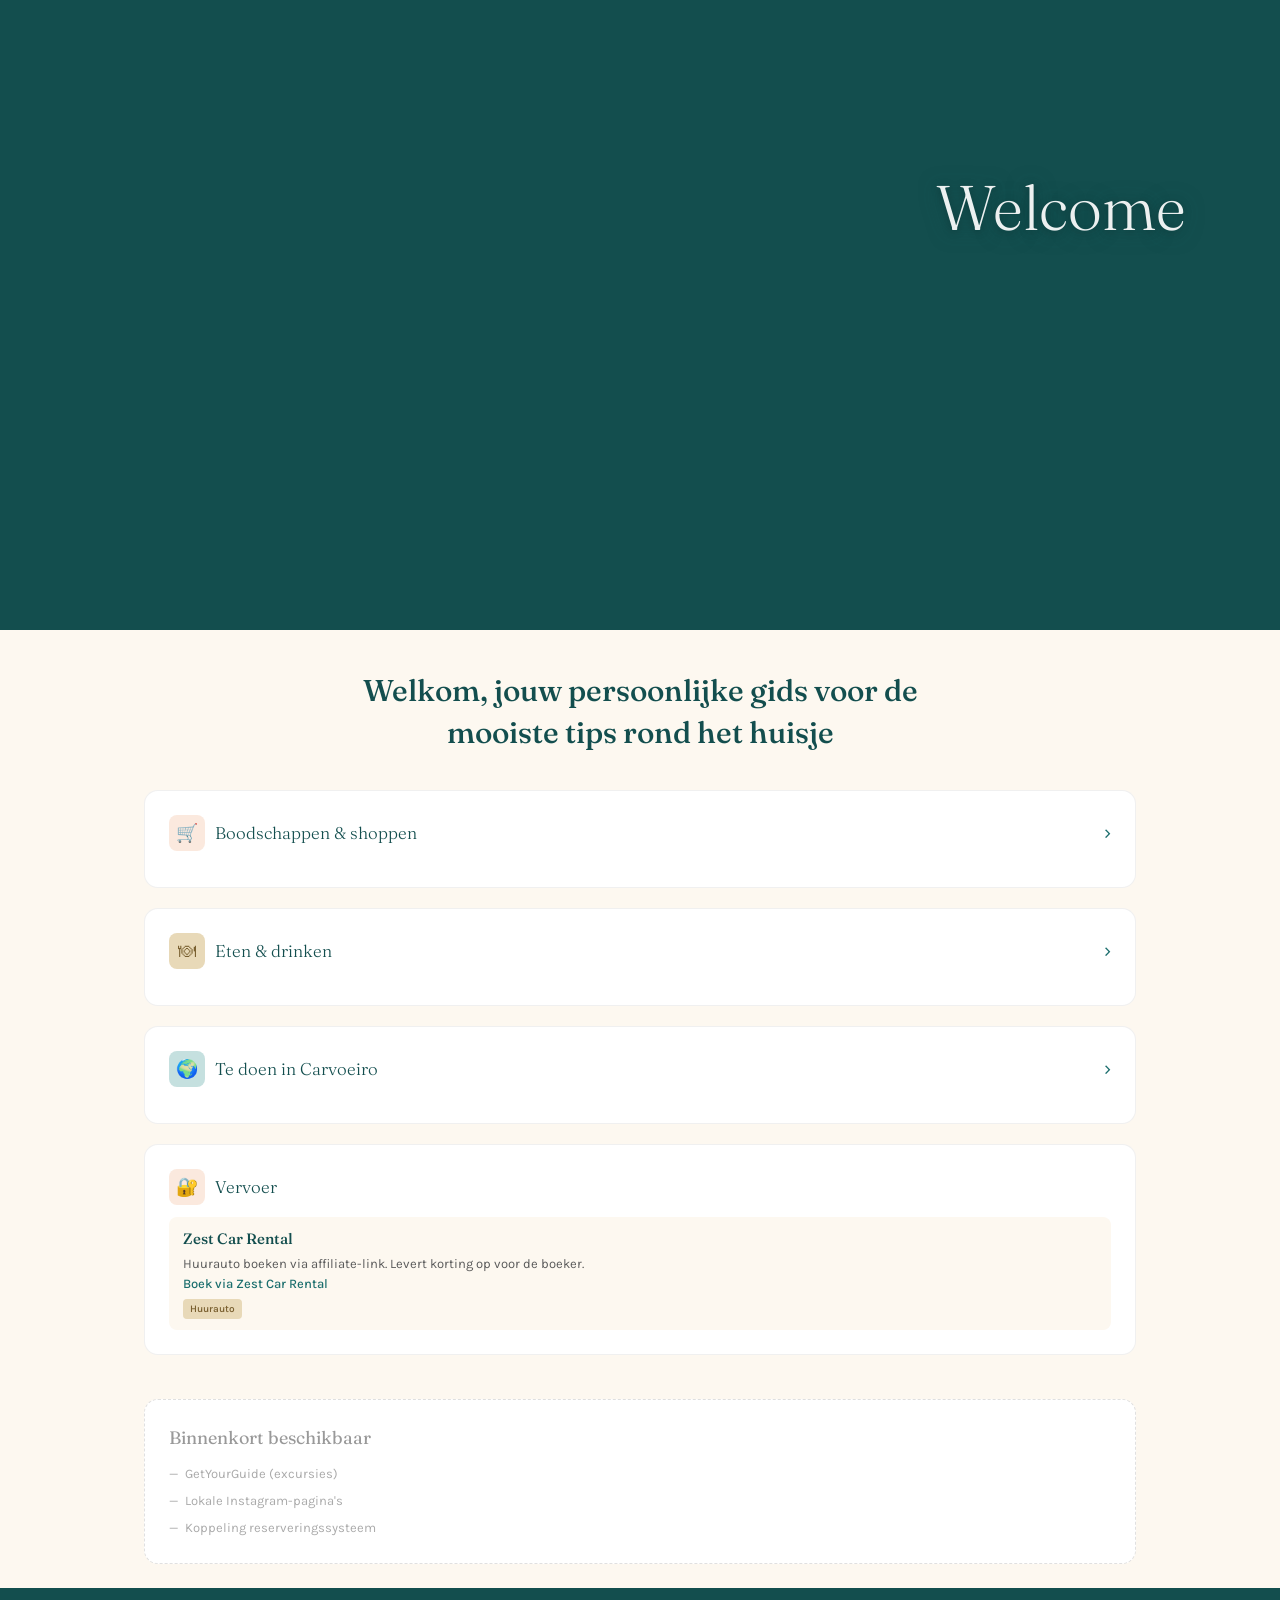
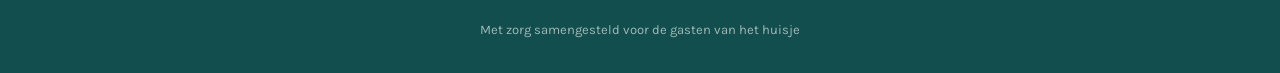
==== commit 78c821f0: "Accordion-functionaliteit toegevoegd, preview-a.html uitgefaseerd - index.html: de 3 hoofdrubrieken " ====
--- a/index.html
+++ b/index.html
@@ -160,6 +160,31 @@
   color: var(--teal-dark);
 }
 
+/* ── Accordion (rubriek-boxen inklapbaar) ── */
+.category-header[data-accordion-toggle] { cursor: pointer; user-select: none; }
+.category-chevron {
+  margin-left: auto;
+  font-size: 20px;
+  color: var(--teal);
+  line-height: 1;
+  transition: transform 0.3s ease;
+  flex-shrink: 0;
+}
+.category-box.open .category-chevron { transform: rotate(90deg); }
+
+.category-collapse {
+  display: grid;
+  grid-template-rows: 0fr;
+  transition: grid-template-rows 0.35s ease;
+}
+.category-box.open .category-collapse {
+  grid-template-rows: 1fr;
+}
+.category-collapse-inner {
+  overflow: hidden;
+  min-height: 0;
+}
+
 /* ── Subgroepen ── */
 .sub-groups {
   display: grid;
@@ -461,11 +486,14 @@
 
     <!-- BOX 1: BOODSCHAPPEN & SHOPPEN -->
     <div class="category-box">
-      <div class="category-header">
+      <div class="category-header" data-accordion-toggle>
         <div class="category-icon" style="background:var(--peach-light);color:var(--terracotta);">&#x1F6D2;</div>
         <h2>Boodschappen &amp; shoppen</h2>
-      </div>
-
+        <div class="category-chevron" aria-hidden="true">›</div>
+      </div>
+
+      <div class="category-collapse">
+      <div class="category-collapse-inner">
       <div class="sub-groups">
         <div class="sub-group">
           <div class="sub-header"><span class="sub-icon">&#x1F6D2;</span> Supermarkten</div>
@@ -527,15 +555,20 @@
           </div>
         </div>
       </div>
+      </div>
+      </div>
     </div>
 
     <!-- BOX 2: ETEN & DRINKEN -->
     <div class="category-box">
-      <div class="category-header">
+      <div class="category-header" data-accordion-toggle>
         <div class="category-icon" style="background:var(--oker-light);color:#7A6030;">&#x1F37D;</div>
         <h2>Eten &amp; drinken</h2>
-      </div>
-
+        <div class="category-chevron" aria-hidden="true">›</div>
+      </div>
+
+      <div class="category-collapse">
+      <div class="category-collapse-inner">
       <div class="sub-groups">
         <div class="sub-group">
           <div class="sub-header"><span class="sub-icon">&#x1F37D;</span> Restaurants</div>
@@ -600,15 +633,20 @@
           </div>
         </div>
       </div>
+      </div>
+      </div>
     </div>
 
     <!-- BOX 3: TE DOEN IN CARVOEIRO -->
     <div class="category-box">
-      <div class="category-header">
+      <div class="category-header" data-accordion-toggle>
         <div class="category-icon" style="background:var(--teal-light);color:var(--teal-dark);">&#x1F30D;</div>
         <h2>Te doen in Carvoeiro</h2>
-      </div>
-
+        <div class="category-chevron" aria-hidden="true">›</div>
+      </div>
+
+      <div class="category-collapse">
+      <div class="category-collapse-inner">
       <div class="sub-groups">
         <div class="sub-group">
           <div class="sub-header"><span class="sub-icon">&#x1F6B6;</span> Lopend</div>
@@ -675,6 +713,8 @@
             <span class="tag tag-teal">&le; 60 min</span>
           </div>
         </div>
+      </div>
+      </div>
       </div>
     </div>
 
@@ -968,6 +1008,18 @@
   });
 });
 
+/* ── Accordion: rubriek-boxen staan standaard dicht (geen .open-klasse bij laden) ── */
+document.querySelectorAll('.category-header[data-accordion-toggle]').forEach(function(header) {
+  header.setAttribute('role', 'button');
+  header.setAttribute('tabindex', '0');
+  var box = header.closest('.category-box');
+  function toggleBox() { box.classList.toggle('open'); }
+  header.addEventListener('click', toggleBox);
+  header.addEventListener('keydown', function(e) {
+    if (e.key === 'Enter' || e.key === ' ') { e.preventDefault(); toggleBox(); }
+  });
+});
+
 /* ── Word overlay ── */
 const overlayWords = ['Welcome', 'Enjoy', 'Relax', 'Take your time'];
 let overlayIndex = 0;
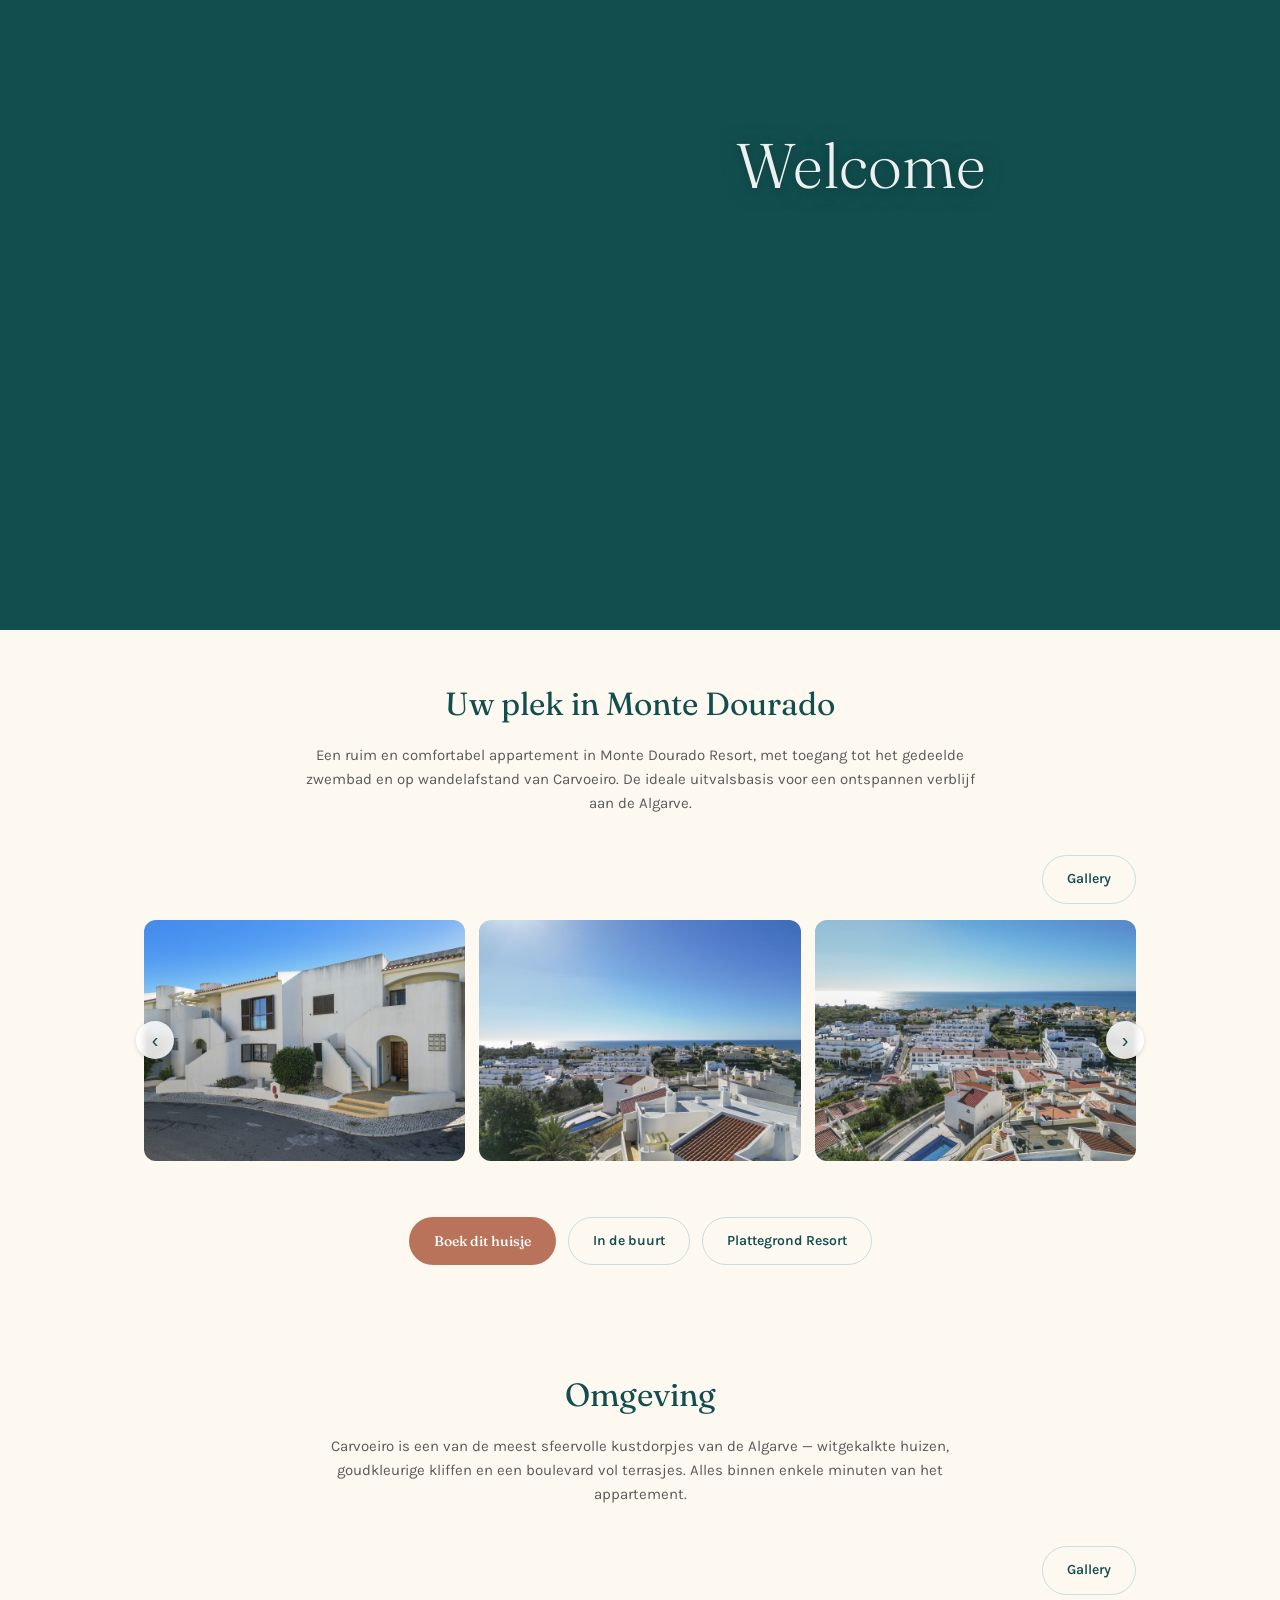
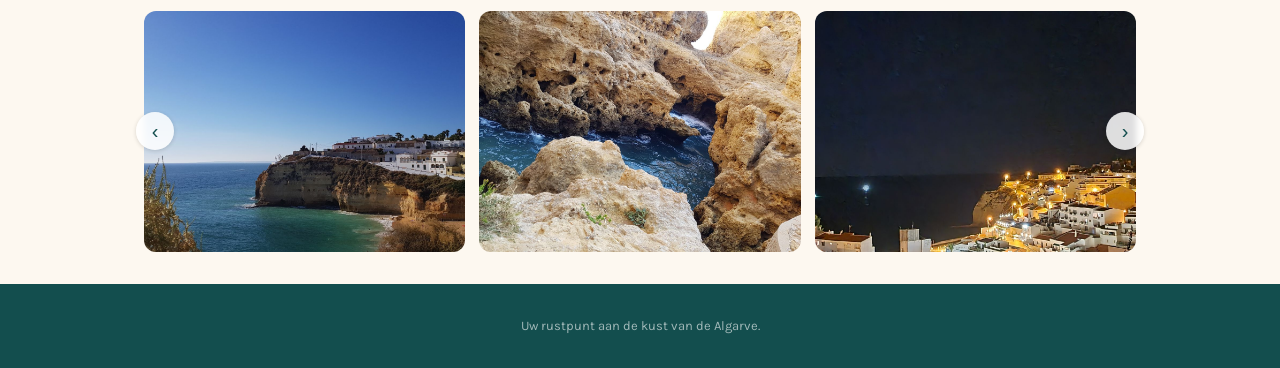
==== commit bde55c43: "Hoofdpagina herbouwd tot 2-paginastructuur met boekingslink, plattegrond-popup en fotocarrousels - i" ====
--- a/index.html
+++ b/index.html
@@ -3,472 +3,11 @@
 <head>
 <meta charset="UTF-8"/>
 <meta name="viewport" content="width=device-width, initial-scale=1.0"/>
-<title>Gastengids Carvoeiro</title>
+<title>Huisje Carvoeiro</title>
 <link rel="preconnect" href="https://fonts.googleapis.com"/>
 <link rel="preconnect" href="https://fonts.gstatic.com" crossorigin/>
 <link href="https://fonts.googleapis.com/css2?family=Fraunces:opsz,wght@9..144,300;9..144,400;9..144,500&family=Karla:wght@300;400;500;600&display=swap" rel="stylesheet"/>
-<style>
-:root {
-  --cream: #FDF8F0;
-  --peach-light: #FBE9DE;
-  --oker-light: #E8D9B8;
-  --terracotta: #B8735A;
-  --terracotta-light: #E8C4B5;
-  --salie-light: #D4DCCE;
-  --teal: #1B6E6D;
-  --teal-dark: #134E4E;
-  --teal-light: #C5E0DF;
-  --text: #2C2C2C;
-  --text-light: #5A5A5A;
-}
-
-* { box-sizing: border-box; margin: 0; padding: 0; }
-
-body {
-  font-family: 'Karla', sans-serif;
-  background: var(--cream);
-  color: var(--text);
-  line-height: 1.6;
-}
-
-/* ── Hero ── */
-.hero {
-  position: relative;
-  height: 70vh;
-  overflow: hidden;
-  background: var(--teal-dark);
-}
-
-#hero-video {
-  position: absolute;
-  inset: 0;
-  width: 100%;
-  height: 100%;
-  object-fit: cover;
-  opacity: 1;
-  transition: opacity 0.5s ease;
-}
-
-#hero-photo {
-  position: absolute;
-  inset: 0;
-  width: 100%;
-  height: 100%;
-  object-fit: cover;
-  opacity: 0;
-  transition: opacity 1.8s ease;
-}
-
-/* ── Mobiel: volledige breedte zichtbaar, containerhoogte volgt de beeldverhouding
-   (JS zet een expliciete px-hoogte; aspect-ratio hier is enkel een fallback tot die
-   berekening klaar is, zodat de hero niet even op 0 hoogte inklapt). ── */
-@media (max-width: 600px) {
-  .hero {
-    width: 100%; /* expliciet vastzetten: anders herberekent aspect-ratio de breedte
-                    zodra JS een vaste hoogte instelt, i.p.v. gewoon de volle breedte
-                    van de container aan te houden */
-    height: auto;
-    aspect-ratio: 16 / 9;
-    transition: height 0.3s ease;
-  }
-  #hero-video, #hero-photo {
-    object-fit: contain;
-    object-position: top;
-    background: var(--cream);
-  }
-}
-
-#hero-overlay {
-  position: absolute;
-  transform: translate(-50%, -50%);
-  z-index: 2;
-  font-family: 'Fraunces', serif;
-  font-weight: 300;
-  font-size: clamp(33px, 5.25vw, 63px);
-  color: rgba(255, 255, 255, 0.92);
-  text-shadow: 0 2px 20px rgba(19,78,78,0.55), 0 1px 8px rgba(0,0,0,0.25);
-  white-space: nowrap;
-  opacity: 0;
-  transition: opacity 1.2s ease;
-  pointer-events: none;
-  user-select: none;
-}
-
-@media (max-width: 600px) {
-  #hero-overlay {
-    font-size: calc(clamp(33px, 5.25vw, 63px) * 0.6); /* ~60% van de desktop-grootte */
-  }
-}
-
-/* ── Hero caption ── */
-.hero-caption {
-  font-family: 'Fraunces', serif;
-  font-weight: 500;
-  font-size: clamp(21px, 3.4vw, 30px);
-  color: var(--teal-dark);
-  line-height: 1.4;
-  text-align: center;
-  max-width: 620px;
-  margin: 0 auto 36px;
-}
-
-/* ── Content ── */
-.content {
-  max-width: 1040px;
-  margin: 0 auto;
-  padding: 40px 24px 24px;
-}
-
-.category-grid {
-  display: flex;
-  flex-direction: column;
-  gap: 20px;
-}
-
-/* ── Categorie-box ── */
-.category-box {
-  background: #fff;
-  border: 1px solid rgba(0,0,0,0.06);
-  border-radius: 14px;
-  padding: 24px;
-  display: flex;
-  flex-direction: column;
-  gap: 12px;
-}
-
-.category-header {
-  display: flex;
-  align-items: center;
-  gap: 10px;
-}
-
-.category-icon {
-  width: 36px;
-  height: 36px;
-  border-radius: 8px;
-  display: flex;
-  align-items: center;
-  justify-content: center;
-  font-size: 18px;
-  flex-shrink: 0;
-}
-
-.category-header h2 {
-  font-family: 'Fraunces', serif;
-  font-weight: 300;
-  font-size: 17px;
-  color: var(--teal-dark);
-}
-
-/* ── Accordion (rubriek-boxen inklapbaar) ── */
-.category-header[data-accordion-toggle] { cursor: pointer; user-select: none; }
-.category-chevron {
-  margin-left: auto;
-  font-size: 20px;
-  color: var(--teal);
-  line-height: 1;
-  transition: transform 0.3s ease;
-  flex-shrink: 0;
-}
-.category-box.open .category-chevron { transform: rotate(90deg); }
-
-.category-collapse {
-  display: grid;
-  grid-template-rows: 0fr;
-  transition: grid-template-rows 0.35s ease;
-}
-.category-box.open .category-collapse {
-  grid-template-rows: 1fr;
-}
-.category-collapse-inner {
-  overflow: hidden;
-  min-height: 0;
-}
-
-/* ── Subgroepen ── */
-.sub-groups {
-  display: grid;
-  grid-template-columns: repeat(auto-fit, minmax(220px, 1fr));
-  gap: 20px;
-  align-items: start;
-}
-
-.sub-group {
-  display: flex;
-  flex-direction: column;
-  gap: 8px;
-}
-
-.sub-header {
-  display: flex;
-  align-items: center;
-  gap: 6px;
-  font-size: 13px;
-  font-weight: 600;
-  color: var(--text);
-  letter-spacing: 0.01em;
-  padding-bottom: 4px;
-  border-bottom: 1px solid rgba(0,0,0,0.07);
-  margin-bottom: 2px;
-}
-
-.sub-header .sub-icon {
-  font-size: 14px;
-  line-height: 1;
-}
-
-/* ── Items ── */
-.item {
-  padding: 10px 14px;
-  background: var(--cream);
-  border-radius: 8px;
-}
-
-.item h3 {
-  font-family: 'Fraunces', serif;
-  font-weight: 500;
-  font-size: 15px;
-  color: var(--teal-dark);
-  margin-bottom: 3px;
-}
-
-.item p {
-  font-size: 13px;
-  color: var(--text-light);
-  line-height: 1.5;
-}
-
-.item .tag {
-  display: inline-block;
-  font-size: 10px;
-  font-weight: 600;
-  padding: 2px 7px;
-  border-radius: 4px;
-  margin-top: 6px;
-}
-
-.tag-peach      { background: var(--peach-light); color: var(--terracotta); }
-.tag-oker       { background: var(--oker-light);  color: #7A6030; }
-.tag-terracotta { background: var(--terracotta-light); color: #7A3F2D; }
-.tag-salie      { background: var(--salie-light); color: #3F5035; }
-.tag-teal       { background: var(--teal-light);  color: var(--teal-dark); }
-
-.item a {
-  color: var(--teal);
-  text-decoration: none;
-  font-weight: 500;
-}
-
-.item a:hover {
-  text-decoration: underline;
-}
-
-/* ── Backlog-sectie ── */
-.backlog {
-  margin-top: 20px;
-  max-width: 1040px;
-  margin-left: auto;
-  margin-right: auto;
-  padding: 0 24px 24px;
-}
-
-.backlog-box {
-  background: #fff;
-  border: 1px dashed rgba(0,0,0,0.12);
-  border-radius: 14px;
-  padding: 24px;
-  color: var(--text-light);
-  font-size: 14px;
-}
-
-.backlog-box h2 {
-  font-family: 'Fraunces', serif;
-  font-weight: 400;
-  font-size: 18px;
-  color: #999;
-  margin-bottom: 12px;
-}
-
-.backlog-box ul {
-  list-style: none;
-  display: flex;
-  flex-direction: column;
-  gap: 6px;
-}
-
-.backlog-box li {
-  font-size: 13px;
-  color: #aaa;
-  padding-left: 16px;
-  position: relative;
-}
-
-.backlog-box li::before {
-  content: '—';
-  position: absolute;
-  left: 0;
-}
-
-/* ── Footer ── */
-.footer {
-  text-align: center;
-  padding: 32px 24px;
-  font-size: 13px;
-  background: var(--teal-dark);
-  color: rgba(255,255,255,0.6);
-}
-
-/* ── Klikbare item-kaartjes ── */
-body.modal-active { overflow: hidden; }
-
-.item-clickable { cursor: pointer; transition: background 0.15s ease; }
-.item-clickable:hover { background: var(--oker-light); }
-
-.item-more {
-  display: inline-flex;
-  align-items: center;
-  gap: 3px;
-  font-size: 12px;
-  font-weight: 600;
-  color: var(--teal);
-  margin-top: 8px;
-}
-
-/* ── Modal ── */
-#modal-overlay {
-  position: fixed;
-  inset: 0;
-  z-index: 200;
-  background: rgba(0, 0, 0, 0.42);
-  display: flex;
-  align-items: center;
-  justify-content: center;
-  padding: 24px;
-  visibility: hidden;
-  opacity: 0;
-  transition: opacity 0.22s ease, visibility 0s linear 0.22s;
-}
-#modal-overlay.is-open {
-  visibility: visible;
-  opacity: 1;
-  transition: opacity 0.22s ease, visibility 0s linear 0s;
-}
-#modal-box {
-  position: relative;
-  background: var(--cream);
-  border-radius: 16px;
-  width: 100%;
-  max-width: 560px;
-  max-height: 85vh;
-  overflow: hidden;
-  display: flex;
-  flex-direction: column;
-  transform: scale(0.96);
-  transition: transform 0.22s ease;
-}
-#modal-overlay.is-open #modal-box { transform: scale(1); }
-
-.modal-header {
-  position: absolute;
-  top: 12px;
-  right: 12px;
-  z-index: 5;
-}
-#modal-close {
-  width: 32px;
-  height: 32px;
-  border: none;
-  border-radius: 50%;
-  background: rgba(255,255,255,0.85);
-  backdrop-filter: blur(3px);
-  box-shadow: 0 1px 4px rgba(0,0,0,0.15);
-  color: var(--text);
-  font-size: 16px;
-  cursor: pointer;
-  display: flex;
-  align-items: center;
-  justify-content: center;
-}
-#modal-close:hover { background: rgba(255,255,255,0.95); }
-
-.modal-scroll { overflow-y: auto; flex: 1; }
-
-.modal-photos {
-  display: flex;
-  gap: 8px;
-  margin-bottom: 16px;
-}
-.modal-photo-placeholder {
-  flex: 1;
-  height: 130px;
-  background: var(--oker-light);
-  border-radius: 10px;
-  display: flex;
-  flex-direction: column;
-  align-items: center;
-  justify-content: center;
-  gap: 6px;
-  color: #9A7840;
-  font-size: 12px;
-}
-.modal-photo-placeholder .ph-icon { font-size: 26px; }
-
-.modal-body { padding: 20px; }
-.modal-body h2 {
-  font-family: 'Fraunces', serif;
-  font-weight: 400;
-  font-size: 22px;
-  color: var(--teal-dark);
-  margin-bottom: 8px;
-  padding-right: 40px;
-}
-.modal-body p {
-  font-size: 14px;
-  color: var(--text-light);
-  line-height: 1.6;
-  margin-bottom: 20px;
-}
-.modal-address {
-  display: flex;
-  align-items: flex-start;
-  gap: 6px;
-  font-size: 12.5px;
-  color: var(--text-light);
-  opacity: 0.85;
-  line-height: 1.5;
-  margin: -8px 0 12px;
-}
-.modal-address .addr-icon { flex-shrink: 0; line-height: 1.4; }
-.modal-map {
-  border-radius: 10px;
-  overflow: hidden;
-  margin-bottom: 16px;
-  border: 1px solid rgba(0,0,0,0.08);
-}
-.modal-map iframe { display: block; width: 100%; height: 200px; border: none; }
-
-.modal-link {
-  display: inline-flex;
-  align-items: center;
-  gap: 5px;
-  font-size: 14px;
-  font-weight: 600;
-  color: var(--teal);
-  text-decoration: none;
-}
-.modal-link:hover { text-decoration: underline; }
-
-@media (max-width: 640px) {
-  #modal-overlay { align-items: flex-end; padding: 0; }
-  #modal-box {
-    max-width: 100%;
-    max-height: 88vh;
-    border-radius: 16px 16px 0 0;
-    transform: translateY(20px);
-  }
-  #modal-overlay.is-open #modal-box { transform: translateY(0); }
-}
-</style>
+<link rel="stylesheet" href="styles.css"/>
 </head>
 <body>
 
@@ -479,602 +18,117 @@
   <div id="hero-overlay"></div>
 </div>
 
-<!-- CONTENT -->
-<div class="content">
-  <p class="hero-caption">Welkom, jouw persoonlijke gids voor de mooiste tips rond het huisje</p>
-  <div class="category-grid">
+<!-- INTRO -->
+<div class="intro-section">
+  <h2>Uw plek in Monte Dourado</h2>
+  <p>
+    Een ruim en comfortabel appartement in Monte Dourado Resort, met toegang tot het
+    gedeelde zwembad en op wandelafstand van Carvoeiro. De ideale uitvalsbasis voor een
+    ontspannen verblijf aan de Algarve.
+  </p>
+</div>
 
-    <!-- BOX 1: BOODSCHAPPEN & SHOPPEN -->
-    <div class="category-box">
-      <div class="category-header" data-accordion-toggle>
-        <div class="category-icon" style="background:var(--peach-light);color:var(--terracotta);">&#x1F6D2;</div>
-        <h2>Boodschappen &amp; shoppen</h2>
-        <div class="category-chevron" aria-hidden="true">›</div>
-      </div>
-
-      <div class="category-collapse">
-      <div class="category-collapse-inner">
-      <div class="sub-groups">
-        <div class="sub-group">
-          <div class="sub-header"><span class="sub-icon">&#x1F6D2;</span> Supermarkten</div>
-          <div class="item item-clickable" data-modal-key="apolonia" role="button" tabindex="0">
-            <h3>Apolonia</h3>
-            <p>Tussen Lagoa en Carvoeiro. Mooiste supermarkt, wel duur.</p>
-            <span class="tag tag-peach">Supermarkt</span>
-            <span class="item-more">Meer info ›</span>
-          </div>
-          <div class="item item-clickable" data-modal-key="aldi" role="button" tabindex="0">
-            <h3>Aldi</h3>
-            <p>Tussen Lagoa en Carvoeiro, vlakbij Apolonia.</p>
-            <span class="tag tag-peach">Supermarkt</span>
-            <span class="item-more">Meer info ›</span>
-          </div>
-          <div class="item item-clickable" data-modal-key="intermarche" role="button" tabindex="0">
-            <h3>Intermarché</h3>
-            <p>Vlak voor Carvoeiro.</p>
-            <span class="tag tag-peach">Supermarkt</span>
-            <span class="item-more">Meer info ›</span>
-          </div>
-          <div class="item item-clickable" data-modal-key="winkeltjes" role="button" tabindex="0">
-            <h3>Twee kleine winkeltjes</h3>
-            <p>In de hoofdstraat van Carvoeiro.</p>
-            <span class="tag tag-peach">Winkeltje</span>
-            <span class="item-more">Meer info ›</span>
-          </div>
-          <div class="item item-clickable" data-modal-key="maisperto" role="button" tabindex="0">
-            <h3>Mais Perto</h3>
-            <p>5 minuten lopen vanaf Monte Dourado.</p>
-            <span class="tag tag-peach">Winkeltje</span>
-            <span class="item-more">Meer info ›</span>
-          </div>
-        </div>
-
-        <div class="sub-group">
-          <div class="sub-header"><span class="sub-icon">&#x1F950;</span> Bakker</div>
-          <div class="item item-clickable" data-modal-key="bakker" role="button" tabindex="0">
-            <h3>Padaria Fabrica Velha</h3>
-            <p>Aan de ingaande hoofdweg. Lekker brood, gebak, koffie, ontbijt.</p>
-            <span class="tag tag-oker">Bakker</span>
-            <span class="item-more">Meer info ›</span>
-          </div>
-        </div>
-
-        <div class="sub-group">
-          <div class="sub-header"><span class="sub-icon">&#x1F6CD;</span> Shoppen</div>
-          <div class="item item-clickable" data-modal-key="marshopping" role="button" tabindex="0">
-            <h3>MAR Shopping centre / Designer Outlet</h3>
-            <p>Loulé.</p>
-            <span class="tag tag-salie">Winkelcentrum</span>
-            <span class="item-more">Meer info ›</span>
-          </div>
-          <div class="item item-clickable" data-modal-key="forumalgarve" role="button" tabindex="0">
-            <h3>Forum Algarve</h3>
-            <p>Faro.</p>
-            <span class="tag tag-salie">Winkelcentrum</span>
-            <span class="item-more">Meer info ›</span>
-          </div>
-        </div>
-      </div>
-      </div>
-      </div>
-    </div>
-
-    <!-- BOX 2: ETEN & DRINKEN -->
-    <div class="category-box">
-      <div class="category-header" data-accordion-toggle>
-        <div class="category-icon" style="background:var(--oker-light);color:#7A6030;">&#x1F37D;</div>
-        <h2>Eten &amp; drinken</h2>
-        <div class="category-chevron" aria-hidden="true">›</div>
-      </div>
-
-      <div class="category-collapse">
-      <div class="category-collapse-inner">
-      <div class="sub-groups">
-        <div class="sub-group">
-          <div class="sub-header"><span class="sub-icon">&#x1F37D;</span> Restaurants</div>
-          <div class="item">
-            <h3>Levels Beach Bar</h3>
-            <p>Aan de boulevard voor het strand. Leukste plek voor overdag, borrel/lunch. Ook prima voor diner op de 1e etage.</p>
-            <span class="tag tag-oker">Boulevard</span>
-          </div>
-          <div class="item">
-            <h3>Tapas da Vila</h3>
-            <p>Linkerkant van de boulevard aan de weg.</p>
-            <span class="tag tag-oker">Boulevard</span>
-          </div>
-          <div class="item">
-            <h3>Avola</h3>
-            <p>Vanuit Monte Dourado direct naar beneden naar de hoofdzijweg.</p>
-            <span class="tag tag-oker">Dichtbij</span>
-          </div>
-          <div class="item">
-            <h3>Mar de Fora</h3>
-            <p>Fantastische zonsondergang. Heerlijke vis. Wel iets duurder.</p>
-            <span class="tag tag-oker">Vis</span>
-          </div>
-          <div class="item">
-            <h3>Black Salt &amp; Manoels</h3>
-            <p>Iets buiten het centrum.</p>
-            <span class="tag tag-oker">Buiten centrum</span>
-          </div>
-          <div class="item">
-            <h3>Etxea</h3>
-            <p>Wat chiquer.</p>
-            <span class="tag tag-oker">Chic</span>
-          </div>
-          <div class="item">
-            <h3>Encci</h3>
-            <p>Voor een lekkere pizza.</p>
-            <span class="tag tag-oker">Pizza</span>
-          </div>
-        </div>
-
-        <div class="sub-group">
-          <div class="sub-header"><span class="sub-icon">&#x1F378;</span> Borrel</div>
-          <div class="item">
-            <h3>Skybar 360</h3>
-            <p>Bovenin Hotel Carvoeiro.</p>
-            <span class="tag tag-terracotta">Borrel</span>
-          </div>
-          <div class="item">
-            <h3>MatabiXO bar</h3>
-            <p>Kop van de boulevard.</p>
-            <span class="tag tag-terracotta">Borrel</span>
-          </div>
-          <div class="item">
-            <h3>Levels &amp; Xamor</h3>
-            <p>Soms ook leuk voor een drankje.</p>
-            <span class="tag tag-terracotta">Borrel</span>
-          </div>
-          <div class="item">
-            <h3>Engelse pubs</h3>
-            <p>Een van de vele Engelse pubs in het dorp.</p>
-            <span class="tag tag-terracotta">Pub</span>
-          </div>
-        </div>
-      </div>
-      </div>
-      </div>
-    </div>
-
-    <!-- BOX 3: TE DOEN IN CARVOEIRO -->
-    <div class="category-box">
-      <div class="category-header" data-accordion-toggle>
-        <div class="category-icon" style="background:var(--teal-light);color:var(--teal-dark);">&#x1F30D;</div>
-        <h2>Te doen in Carvoeiro</h2>
-        <div class="category-chevron" aria-hidden="true">›</div>
-      </div>
-
-      <div class="category-collapse">
-      <div class="category-collapse-inner">
-      <div class="sub-groups">
-        <div class="sub-group">
-          <div class="sub-header"><span class="sub-icon">&#x1F6B6;</span> Lopend</div>
-          <div class="item">
-            <h3>Boardwalk naar Algar Seco Rocks</h3>
-            <p>Wandeling langs de kliffen.</p>
-            <span class="tag tag-teal">Lopend</span>
-          </div>
-          <div class="item">
-            <h3>Praia do Paraiso</h3>
-            <p>Onderaan restaurant Mar de Flora.</p>
-            <span class="tag tag-teal">Strand</span>
-          </div>
-        </div>
-
-        <div class="sub-group">
-          <div class="sub-header"><span class="sub-icon">&#x1F697;</span> Max 30 min met de auto</div>
-          <div class="item">
-            <h3>Ferragudo</h3>
-            <p>Met strand Playa Grande.</p>
-            <span class="tag tag-teal">&le; 30 min</span>
-          </div>
-          <div class="item">
-            <h3>Portimão</h3>
-            <span class="tag tag-teal">&le; 30 min</span>
-          </div>
-          <div class="item">
-            <h3>Benagil caves</h3>
-            <p>Kan ook met boot vanuit Carvoeiro.</p>
-            <span class="tag tag-teal">&le; 30 min</span>
-          </div>
-          <div class="item">
-            <h3>Slide &amp; Splash Waterpark</h3>
-            <span class="tag tag-teal">&le; 30 min</span>
-          </div>
-          <div class="item">
-            <h3>Silves</h3>
-            <span class="tag tag-teal">&le; 30 min</span>
-          </div>
-        </div>
-
-        <div class="sub-group">
-          <div class="sub-header"><span class="sub-icon">&#x1F30D;</span> Max 60 min met de auto</div>
-          <div class="item">
-            <h3>Monchique</h3>
-            <p>Met natuurwandeling!!</p>
-            <span class="tag tag-teal">&le; 60 min</span>
-          </div>
-          <div class="item">
-            <h3>Albufeira</h3>
-            <span class="tag tag-teal">&le; 60 min</span>
-          </div>
-          <div class="item">
-            <h3>Villamoura haven</h3>
-            <span class="tag tag-teal">&le; 60 min</span>
-          </div>
-          <div class="item">
-            <h3>Sagres</h3>
-            <p>Inclusief Farol do Cabo de São Vincente, meest zuidwestelijke punt van Europa.</p>
-            <span class="tag tag-teal">&le; 60 min</span>
-          </div>
-          <div class="item">
-            <h3>Faro en Ria Formosa</h3>
-            <span class="tag tag-teal">&le; 60 min</span>
-          </div>
-        </div>
-      </div>
-      </div>
-      </div>
-    </div>
-
-    <!-- BOX 4: VERVOER -->
-    <div class="category-box">
-      <div class="category-header">
-        <div class="category-icon" style="background:var(--peach-light);color:var(--terracotta);">&#x1F510;</div>
-        <h2>Vervoer</h2>
-      </div>
-      <div class="item">
-        <h3>Zest Car Rental</h3>
-        <p>Huurauto boeken via affiliate-link. Levert korting op voor de boeker.</p>
-        <p><a href="https://www.zestcarrental.com/?utm_source=Algarveportugalia.com&utm_medium=Affiliate&utm_content=User%20Link&fbclid=PAdGRzdgRZd7ZleHRuA2FlbQIxMQBzcnRjBmFwcF9pZA81NjcwNjczNDMzNTI0MjcAadQenqHHYxauV-o8mxVOBYaqeYAiuYTxsrahmrqiDsvFvzqKm03XUFQZy8RIQ_aem_8sjd4wofIzMwQ7ifo6v6Ew" target="_blank" rel="noopener">Boek via Zest Car Rental</a></p>
-        <span class="tag tag-oker">Huurauto</span>
-      </div>
-    </div>
-
+<!-- FOTOGALERIJ: HUISJE -->
+<div class="gallery-section" id="gallery-huisje">
+  <div class="gallery-toolbar">
+    <button class="cta-button-secondary gallery-see-all" type="button">Gallery</button>
+  </div>
+  <div class="carousel-wrap">
+    <button class="carousel-arrow carousel-arrow-left" type="button" aria-label="Vorige foto's">&#x2039;</button>
+    <div class="carousel-track"></div>
+    <button class="carousel-arrow carousel-arrow-right" type="button" aria-label="Volgende foto's">&#x203A;</button>
   </div>
 </div>
 
-<!-- BACKLOG -->
-<div class="backlog">
-  <div class="backlog-box">
-    <h2>Binnenkort beschikbaar</h2>
-    <ul>
-      <li>GetYourGuide (excursies)</li>
-      <li>Lokale Instagram-pagina's</li>
-      <li>Koppeling reserveringssysteem</li>
-    </ul>
+<!-- CTA: BOEKEN + SECUNDAIRE ACTIES -->
+<div class="cta-section">
+  <div class="cta-group">
+    <a class="cta-button" href="https://www.carvoeiroclubegroup.com/monte-dourado/" target="_blank" rel="noopener">Boek dit huisje</a>
+    <a class="cta-button-secondary" href="in-de-buurt.html">In de buurt</a>
+    <button class="cta-button-secondary" type="button" data-lightbox-trigger="plattegrond-overlay">Plattegrond Resort</button>
+  </div>
+</div>
+
+<!-- INTRO: OMGEVING -->
+<div class="intro-section">
+  <h2>Omgeving</h2>
+  <p>
+    Carvoeiro is een van de meest sfeervolle kustdorpjes van de Algarve — witgekalkte
+    huizen, goudkleurige kliffen en een boulevard vol terrasjes. Alles binnen enkele
+    minuten van het appartement.
+  </p>
+</div>
+
+<!-- FOTOGALERIJ: OMGEVING -->
+<div class="gallery-section" id="gallery-omgeving">
+  <div class="gallery-toolbar">
+    <button class="cta-button-secondary gallery-see-all" type="button">Gallery</button>
+  </div>
+  <div class="carousel-wrap">
+    <button class="carousel-arrow carousel-arrow-left" type="button" aria-label="Vorige foto's">&#x2039;</button>
+    <div class="carousel-track"></div>
+    <button class="carousel-arrow carousel-arrow-right" type="button" aria-label="Volgende foto's">&#x203A;</button>
   </div>
 </div>
 
 <!-- FOOTER -->
 <div class="footer">
-  Met zorg samengesteld voor de gasten van het huisje
+  Uw rustpunt aan de kust van de Algarve.
 </div>
 
-<!-- MODAL -->
-<div id="modal-overlay" role="dialog" aria-modal="true" aria-labelledby="modal-title-el">
-  <div id="modal-box">
-    <div class="modal-header">
-      <button id="modal-close" aria-label="Sluiten">&#x2715;</button>
-    </div>
-    <div class="modal-scroll">
-      <div class="modal-body">
-        <h2 class="modal-title" id="modal-title-el"></h2>
-        <p class="modal-description"></p>
-        <div class="modal-photos"></div>
-        <div class="modal-address"></div>
-        <div class="modal-map"></div>
-        <div class="modal-link-wrap"></div>
-      </div>
+<!-- PLATTEGROND POPUP -->
+<div id="plattegrond-overlay" class="lightbox-overlay">
+  <div class="lightbox-box">
+    <button class="lightbox-close" aria-label="Sluiten">&#x2715;</button>
+    <img src="assets/plattegrond-resort.jpg" alt="Plattegrond van het resort Monte Dourado">
+  </div>
+</div>
+
+<!-- FOTOGRID (herbruikbaar voor elke fotostrip) -->
+<div id="gallery-grid-overlay" class="lightbox-overlay gallery-grid-overlay">
+  <div class="lightbox-box gallery-grid-box">
+    <button class="lightbox-close" aria-label="Sluiten">&#x2715;</button>
+    <div class="gallery-grid-scroll">
+      <h2 class="gallery-grid-title"></h2>
+      <p class="gallery-grid-intro"></p>
+      <div class="photo-grid"></div>
     </div>
   </div>
 </div>
 
+<!-- FOTO-LIGHTBOX (herbruikbaar, meerdere afbeeldingen met navigatie) -->
+<div id="photo-lightbox" class="lightbox-overlay">
+  <div class="lightbox-box">
+    <button class="lightbox-close" aria-label="Sluiten">&#x2715;</button>
+    <button class="lightbox-nav lightbox-prev" aria-label="Vorige foto">&#x2039;</button>
+    <img src="" alt="">
+    <button class="lightbox-nav lightbox-next" aria-label="Volgende foto">&#x203A;</button>
+  </div>
+</div>
+
+<script src="hero.js"></script>
 <script>
-/* ── Media-cyclus: video-playlist → foto-playlist → video-playlist → … ── */
-const heroVideos = [
-  'assets/hero-videos/video-1.mp4'
-];
-const heroPhotos = [
-  'assets/hero-photos/foto-1.jpg',
-  'assets/hero-photos/foto-2.jpg',
-  'assets/hero-photos/foto-3.jpg',
-  'assets/hero-photos/foto-4.jpg',
-  'assets/hero-photos/foto-5.png'
-];
-
-const PHOTO_DISPLAY = 10000; // ms volledig zichtbaar per foto
-const PHOTO_FADE    = 1800;  // ms fade-in én fade-out (moet overeenkomen met CSS transition)
-
-let videoIndex = 0;
-let photoIndex = 0;
-let phase      = 1; // 1 = video, 2 = foto
-
-const videoEl = document.getElementById('hero-video');
-const photoEl = document.getElementById('hero-photo');
-const heroEl  = document.querySelector('.hero');
-
-function applyPlaybackRate() {
-  videoEl.playbackRate = 0.4;
-}
-
-/* ── Mobiel: hero-hoogte volgt de beeldverhouding van de actieve video/foto (volledige
-   breedte, hoogte "auto") in plaats van een vaste 70vh — dat voorkomt lege crème-ruimte
-   boven/onder het beeld. Op desktop blijft de vaste hoogte uit de CSS (cover, geen
-   aanpassing). CSS transition op .hero { height } zorgt dat een licht andere
-   beeldverhouding tussen video en foto's niet schokkerig oogt. ── */
-var currentMediaNatural = { w: 0, h: 0 };
-
-function isLetterboxMode() {
-  return window.matchMedia('(max-width: 600px)').matches;
-}
-
-function updateHeroHeight(naturalW, naturalH) {
-  if (naturalW && naturalH) {
-    currentMediaNatural.w = naturalW;
-    currentMediaNatural.h = naturalH;
-  }
-  if (!isLetterboxMode()) {
-    heroEl.style.height = '';
-    return;
-  }
-  if (!currentMediaNatural.w || !currentMediaNatural.h) return;
-  var heroW = heroEl.offsetWidth;
-  heroEl.style.height = (heroW * (currentMediaNatural.h / currentMediaNatural.w)) + 'px';
-}
-
-window.addEventListener('resize', function() { updateHeroHeight(); });
-
-videoEl.addEventListener('loadedmetadata', function() {
-  updateHeroHeight(videoEl.videoWidth, videoEl.videoHeight);
+var huisjeFotos = Array.from({ length: 22 }, function(_, i) {
+  return 'assets/huisje-fotos/huisje-' + (i + 1) + '.jpg';
 });
 
-videoEl.addEventListener('canplay', applyPlaybackRate);
-
-// Fade video uit net voor het einde (0.1 videoseconde = ~0.25s real-time bij 0.4×)
-videoEl.addEventListener('timeupdate', function() {
-  if (phase !== 1) return;
-  if (videoEl.duration && videoEl.currentTime >= videoEl.duration - 0.1) {
-    videoEl.style.opacity = '0';
-  }
+initPhotoStrip({
+  sectionEl: document.getElementById('gallery-huisje'),
+  images: huisjeFotos,
+  title: "Appartement",
+  intro: "Een overzicht van foto's van het huisje. Definitieve introtekst volgt later."
 });
 
-// Na afloop video: volgende video of overstap naar foto-fase
-videoEl.addEventListener('ended', function() {
-  if (phase !== 1) return;
-  videoIndex++;
-  if (videoIndex < heroVideos.length) {
-    videoEl.src = heroVideos[videoIndex];
-    videoEl.load();
-    videoEl.play().then(function() {
-      applyPlaybackRate();
-      videoEl.style.opacity = '1';
-    }).catch(function() {});
-  } else {
-    phase = 2;
-    photoIndex = 0;
-    showPhoto(0);
-  }
+var omgevingFotos = Array.from({ length: 40 }, function(_, i) {
+  return 'assets/omgeving-fotos/omgeving-' + (i + 1) + '.jpg';
 });
 
-function showPhoto(index) {
-  photoEl.src = heroPhotos[index];
-  photoEl.getBoundingClientRect(); // force reflow zodat transition correct triggert
-  photoEl.style.opacity = '1';
-  photoEl.addEventListener('load', function onPhotoLoad() {
-    photoEl.removeEventListener('load', onPhotoLoad);
-    updateHeroHeight(photoEl.naturalWidth, photoEl.naturalHeight);
-  });
-
-  setTimeout(function() {
-    // Fade out huidige foto
-    photoEl.style.opacity = '0';
-    setTimeout(function() {
-      photoIndex++;
-      if (photoIndex < heroPhotos.length) {
-        showPhoto(photoIndex);
-      } else {
-        // Alle foto's getoond: terug naar video-fase
-        photoIndex = 0;
-        videoIndex = 0;
-        phase = 1;
-        videoEl.src = heroVideos[0];
-        videoEl.load();
-        videoEl.play().then(function() {
-          applyPlaybackRate();
-          videoEl.style.opacity = '1';
-        }).catch(function() {});
-      }
-    }, PHOTO_FADE);
-  }, PHOTO_DISPLAY);
-}
-
-// Start: eerste video laden en afspelen
-videoEl.src = heroVideos[0];
-videoEl.load();
-videoEl.play().then(function() {
-  applyPlaybackRate();
-}).catch(function() {});
-
-/* ── Modal systeem ── */
-function mapsEmbedFor(query) {
-  return 'https://maps.google.com/maps?q=' + encodeURIComponent(query) + '&output=embed';
-}
-
-// Bron voor alle klikbare items onder "Boodschappen & shoppen".
-// photos: leeg tot er echte foto's van de klant zijn; website: alleen tonen als beschikbaar.
-var shopItems = [
-  { key: 'apolonia', name: 'Apolonia', address: 'EN 124-1, Urbanização do Gramital Lote 2, 8400-428 Lagoa', website: 'apolonia.com', description: 'Tussen Lagoa en Carvoeiro. Mooiste supermarkt, wel duur.' },
-  { key: 'aldi', name: 'Aldi', address: 'R. dos Pescadores, Sítio das Lagoinhas, EN 124-1 Gramital, 8400-395 Lagoa', website: 'aldi.pt', description: 'Tussen Lagoa en Carvoeiro, vlakbij Apolonia.' },
-  { key: 'intermarche', name: 'Intermarché', address: 'Estrada de Carvoeiro, Poço Partido, 8400-557 Lagoa', website: 'intermarche.pt/lojas/faro/02357-lagoa-carvoeiro', description: 'Vlak voor Carvoeiro.' },
-  { key: 'winkeltjes', name: 'Twee kleine winkeltjes', address: 'Rua dos Pescadores, Carvoeiro', mapsAddress: 'Rua dos Pescadores 35, Carvoeiro', website: '', description: 'In de hoofdstraat van Carvoeiro.' },
-  { key: 'maisperto', name: 'Mais Perto', address: 'Bij Monte Dourado, Carvoeiro', mapsAddress: 'Monte Dourado, Carvoeiro', website: '', description: '5 minuten lopen vanaf Monte Dourado.' },
-  { key: 'bakker', name: 'Padaria Fabrica Velha', address: 'R. dos Pescadores 7, 8400-512 Carvoeiro', website: '', photos: ['assets/locatie-fotos/padaria/bakker1.jpg', 'assets/locatie-fotos/padaria/bakker2.jpg'], description: 'Aan de ingaande hoofdweg. Lekker brood, gebak, koffie, ontbijt.' },
-  { key: 'marshopping', name: 'MAR Shopping centre / Designer Outlet', address: 'Loulé', mapsQuery: 'Avenida do Algarve, 8135-182 Almancil', website: 'marshopping.com/algarve', description: 'Loulé.' },
-  { key: 'forumalgarve', name: 'Forum Algarve', address: 'Faro', website: 'forumalgarve.net', description: 'Faro.' }
-];
-
-var modalData = {};
-shopItems.forEach(function(item) {
-  // mapsAddress is een optioneel technisch ankerpunt: een straatnaam zonder huisnummer
-  // of een vage plaatsnaam levert geen duidelijke pin op in de Google Maps embed, dus
-  // dan gebruiken we een bevestigd adres puur om de kaart te centreren (naam + adres
-  // samen). mapsQuery is de sterkere variant daarvan: soms herkent Google de itemnaam
-  // zelf al als bestaande zaak (eigen categorie-icoontje i.p.v. pin) — in dat geval
-  // gebruiken we alléén het adres, zonder naam, zodat er wél een losse rode pin
-  // verschijnt mét de "Openen in Maps"-knop. De zichtbare tekst (item.address) blijft
-  // in alle gevallen ongewijzigd.
-  var mapsQuery = item.mapsQuery || (item.name + ', ' + (item.mapsAddress || item.address));
-  modalData[item.key] = {
-    title: item.name,
-    description: item.description,
-    photos: (item.photos || []).map(function(src) { return { src: src }; }),
-    website: item.website,
-    address: item.address,
-    mapsEmbed: mapsEmbedFor(mapsQuery)
-  };
+initPhotoStrip({
+  sectionEl: document.getElementById('gallery-omgeving'),
+  images: omgevingFotos,
+  title: "Omgeving",
+  intro: "Een overzicht van foto's van de omgeving. Definitieve introtekst volgt later."
 });
-
-var modalOverlay = document.getElementById('modal-overlay');
-var modalBox     = document.getElementById('modal-box');
-
-function openModal(key) {
-  var data = modalData[key];
-  if (!data) return;
-
-  var photosEl = modalBox.querySelector('.modal-photos');
-  if (data.photos && data.photos.length) {
-    photosEl.style.display = '';
-    photosEl.innerHTML = data.photos.map(function(p) {
-      if (p.placeholder) {
-        return '<div class="modal-photo-placeholder"><span class="ph-icon">' + p.icon + '</span><span>' + p.label + '</span></div>';
-      }
-      return '<img src="' + p.src + '" alt="" style="flex:1;height:130px;object-fit:cover;border-radius:10px;">';
-    }).join('');
-  } else {
-    photosEl.style.display = 'none';
-    photosEl.innerHTML = '';
-  }
-
-  modalBox.querySelector('.modal-title').textContent       = data.title;
-  modalBox.querySelector('.modal-description').textContent = data.description;
-
-  var addressEl = modalBox.querySelector('.modal-address');
-  if (data.address) {
-    addressEl.style.display = '';
-    addressEl.innerHTML = '<span class="addr-icon">&#x1F4CD;</span><span>' + data.address + '</span>';
-  } else {
-    addressEl.style.display = 'none';
-    addressEl.innerHTML = '';
-  }
-
-  modalBox.querySelector('.modal-map').innerHTML =
-    '<iframe src="' + data.mapsEmbed + '" loading="lazy" referrerpolicy="no-referrer-when-downgrade"></iframe>';
-
-  var linkWrap = modalBox.querySelector('.modal-link-wrap');
-  if (data.website) {
-    var href = data.website.indexOf('http') === 0 ? data.website : 'https://' + data.website;
-    linkWrap.innerHTML = '<a class="modal-link" href="' + href + '" target="_blank" rel="noopener">&#x1F310;&nbsp;' + data.website + '</a>';
-  } else {
-    linkWrap.innerHTML = '';
-  }
-
-  document.body.classList.add('modal-active');
-  modalOverlay.classList.add('is-open');
-}
-
-function closeModal() {
-  modalOverlay.classList.remove('is-open');
-  document.body.classList.remove('modal-active');
-  setTimeout(function() {
-    modalBox.querySelector('.modal-map').innerHTML = '';
-  }, 250);
-}
-
-document.getElementById('modal-close').addEventListener('click', closeModal);
-modalOverlay.addEventListener('click', function(e) {
-  if (e.target === modalOverlay) closeModal();
-});
-document.addEventListener('keydown', function(e) {
-  if (e.key === 'Escape') closeModal();
-});
-
-document.querySelectorAll('.item-clickable').forEach(function(el) {
-  var key = el.dataset.modalKey;
-  el.addEventListener('click', function() { openModal(key); });
-  el.addEventListener('keydown', function(e) {
-    if (e.key === 'Enter' || e.key === ' ') { e.preventDefault(); openModal(key); }
-  });
-});
-
-/* ── Accordion: rubriek-boxen staan standaard dicht (geen .open-klasse bij laden) ── */
-document.querySelectorAll('.category-header[data-accordion-toggle]').forEach(function(header) {
-  header.setAttribute('role', 'button');
-  header.setAttribute('tabindex', '0');
-  var box = header.closest('.category-box');
-  function toggleBox() { box.classList.toggle('open'); }
-  header.addEventListener('click', toggleBox);
-  header.addEventListener('keydown', function(e) {
-    if (e.key === 'Enter' || e.key === ' ') { e.preventDefault(); toggleBox(); }
-  });
-});
-
-/* ── Word overlay ── */
-const overlayWords = ['Welcome', 'Enjoy', 'Relax', 'Take your time'];
-let overlayIndex = 0;
-const overlayEl = document.getElementById('hero-overlay');
-
-// De hero-container volgt nu op mobiel altijd exact de beeldverhouding van de actieve
-// video/foto (zie updateHeroHeight), dus er blijft geen crème letterbox-ruimte meer
-// over — de veilige zone voor de tekst-overlay is daardoor gewoon de volledige
-// hero-box, zowel op mobiel als op desktop (cover, ook volledig gevuld).
-function getVisibleMediaRect() {
-  return { left: 0, top: 0, width: heroEl.offsetWidth, height: heroEl.offsetHeight };
-}
-
-function placeOverlayRandom() {
-  var heroW = heroEl.offsetWidth;
-  var heroH = heroEl.offsetHeight;
-  var rect  = getVisibleMediaRect();
-  var elW   = overlayEl.offsetWidth;
-  var elH   = overlayEl.offsetHeight;
-  // Kleinere tekst op mobiel heeft relatief minder buitenmarge nodig dan op desktop.
-  var margin = isLetterboxMode() ? 12 : 20;
-
-  var minLpx = rect.left + elW / 2 + margin;
-  var maxLpx = rect.left + rect.width - elW / 2 - margin;
-  var minTpx = rect.top + elH / 2 + margin;
-  var maxTpx = rect.top + rect.height - elH / 2 - margin;
-
-  // Vangnet voor een erg smalle zichtbare strook: val terug op het midden i.p.v. NaN-range.
-  if (maxLpx < minLpx) { minLpx = maxLpx = rect.left + rect.width / 2; }
-  if (maxTpx < minTpx) { minTpx = maxTpx = rect.top + rect.height / 2; }
-
-  var leftPx = minLpx + Math.random() * (maxLpx - minLpx);
-  var topPx  = minTpx + Math.random() * (maxTpx - minTpx);
-
-  overlayEl.style.left = (leftPx / heroW * 100).toFixed(1) + '%';
-  overlayEl.style.top  = (topPx / heroH * 100).toFixed(1) + '%';
-}
-
-function showNextOverlayWord() {
-  overlayEl.style.opacity = '0';
-  setTimeout(function() {
-    overlayIndex = (overlayIndex + 1) % overlayWords.length;
-    overlayEl.textContent = overlayWords[overlayIndex];
-    overlayEl.getBoundingClientRect(); // force reflow voor juiste breedte
-    placeOverlayRandom();
-    overlayEl.style.opacity = '1';
-  }, 1200);
-}
-
-overlayEl.textContent = overlayWords[0];
-setTimeout(function() {
-  placeOverlayRandom();
-  overlayEl.style.opacity = '1';
-  setInterval(showNextOverlayWord, 4500);
-}, 400);
 </script>
 </body>
 </html>
--- a/styles.css
+++ b/styles.css
@@ -0,0 +1,789 @@
+:root {
+  --cream: #FDF8F0;
+  --peach-light: #FBE9DE;
+  --oker-light: #E8D9B8;
+  --terracotta: #B8735A;
+  --terracotta-light: #E8C4B5;
+  --salie-light: #D4DCCE;
+  --teal: #1B6E6D;
+  --teal-dark: #134E4E;
+  --teal-light: #C5E0DF;
+  --text: #2C2C2C;
+  --text-light: #5A5A5A;
+}
+
+* { box-sizing: border-box; margin: 0; padding: 0; }
+
+body {
+  font-family: 'Karla', sans-serif;
+  background: var(--cream);
+  color: var(--text);
+  line-height: 1.6;
+}
+
+/* ── Hero ── */
+.hero {
+  position: relative;
+  height: 70vh;
+  overflow: hidden;
+  background: var(--teal-dark);
+}
+
+#hero-video {
+  position: absolute;
+  inset: 0;
+  width: 100%;
+  height: 100%;
+  object-fit: cover;
+  opacity: 1;
+  transition: opacity 0.5s ease;
+}
+
+#hero-photo {
+  position: absolute;
+  inset: 0;
+  width: 100%;
+  height: 100%;
+  object-fit: cover;
+  opacity: 0;
+  transition: opacity 1.8s ease;
+}
+
+/* ── Mobiel: volledige breedte zichtbaar, containerhoogte volgt de beeldverhouding
+   (JS zet een expliciete px-hoogte; aspect-ratio hier is enkel een fallback tot die
+   berekening klaar is, zodat de hero niet even op 0 hoogte inklapt). ── */
+@media (max-width: 600px) {
+  .hero {
+    width: 100%; /* expliciet vastzetten: anders herberekent aspect-ratio de breedte
+                    zodra JS een vaste hoogte instelt, i.p.v. gewoon de volle breedte
+                    van de container aan te houden */
+    height: auto;
+    aspect-ratio: 16 / 9;
+    transition: height 0.3s ease;
+  }
+  #hero-video, #hero-photo {
+    object-fit: contain;
+    object-position: top;
+    background: var(--cream);
+  }
+}
+
+#hero-overlay {
+  position: absolute;
+  transform: translate(-50%, -50%);
+  z-index: 2;
+  font-family: 'Fraunces', serif;
+  font-weight: 300;
+  font-size: clamp(33px, 5.25vw, 63px);
+  color: rgba(255, 255, 255, 0.92);
+  text-shadow: 0 2px 20px rgba(19,78,78,0.55), 0 1px 8px rgba(0,0,0,0.25);
+  white-space: nowrap;
+  opacity: 0;
+  transition: opacity 1.2s ease;
+  pointer-events: none;
+  user-select: none;
+}
+
+@media (max-width: 600px) {
+  #hero-overlay {
+    font-size: calc(clamp(33px, 5.25vw, 63px) * 0.6); /* ~60% van de desktop-grootte */
+  }
+}
+
+/* ── Hero caption ── */
+.hero-caption {
+  font-family: 'Fraunces', serif;
+  font-weight: 500;
+  font-size: clamp(21px, 3.4vw, 30px);
+  color: var(--teal-dark);
+  line-height: 1.4;
+  text-align: center;
+  max-width: 620px;
+  margin: 0 auto 36px;
+}
+
+/* ── Content ── */
+.content {
+  max-width: 1040px;
+  margin: 0 auto;
+  padding: 40px 24px 24px;
+}
+
+.category-grid {
+  display: flex;
+  flex-direction: column;
+  gap: 20px;
+}
+
+/* ── Categorie-box ── */
+.category-box {
+  background: #fff;
+  border: 1px solid rgba(0,0,0,0.06);
+  border-radius: 14px;
+  padding: 24px;
+  display: flex;
+  flex-direction: column;
+  gap: 12px;
+}
+
+.category-header {
+  display: flex;
+  align-items: center;
+  gap: 10px;
+}
+
+.category-icon {
+  width: 36px;
+  height: 36px;
+  border-radius: 8px;
+  display: flex;
+  align-items: center;
+  justify-content: center;
+  font-size: 18px;
+  flex-shrink: 0;
+}
+
+.category-header h2 {
+  font-family: 'Fraunces', serif;
+  font-weight: 300;
+  font-size: 17px;
+  color: var(--teal-dark);
+}
+
+/* ── Accordion (rubriek-boxen inklapbaar) ── */
+.category-header[data-accordion-toggle] { cursor: pointer; user-select: none; }
+.category-chevron {
+  margin-left: auto;
+  font-size: 20px;
+  color: var(--teal);
+  line-height: 1;
+  transition: transform 0.3s ease;
+  flex-shrink: 0;
+}
+.category-box.open .category-chevron { transform: rotate(90deg); }
+
+.category-collapse {
+  display: grid;
+  grid-template-rows: 0fr;
+  transition: grid-template-rows 0.35s ease;
+}
+.category-box.open .category-collapse {
+  grid-template-rows: 1fr;
+}
+.category-collapse-inner {
+  overflow: hidden;
+  min-height: 0;
+}
+
+/* ── Subgroepen ── */
+.sub-groups {
+  display: grid;
+  grid-template-columns: repeat(auto-fit, minmax(220px, 1fr));
+  gap: 20px;
+  align-items: start;
+}
+
+.sub-group {
+  display: flex;
+  flex-direction: column;
+  gap: 8px;
+}
+
+.sub-header {
+  display: flex;
+  align-items: center;
+  gap: 6px;
+  font-size: 13px;
+  font-weight: 600;
+  color: var(--text);
+  letter-spacing: 0.01em;
+  padding-bottom: 4px;
+  border-bottom: 1px solid rgba(0,0,0,0.07);
+  margin-bottom: 2px;
+}
+
+.sub-header .sub-icon {
+  font-size: 14px;
+  line-height: 1;
+}
+
+/* ── Items ── */
+.item {
+  padding: 10px 14px;
+  background: var(--cream);
+  border-radius: 8px;
+}
+
+.item h3 {
+  font-family: 'Fraunces', serif;
+  font-weight: 500;
+  font-size: 15px;
+  color: var(--teal-dark);
+  margin-bottom: 3px;
+}
+
+.item p {
+  font-size: 13px;
+  color: var(--text-light);
+  line-height: 1.5;
+}
+
+.item .tag {
+  display: inline-block;
+  font-size: 10px;
+  font-weight: 600;
+  padding: 2px 7px;
+  border-radius: 4px;
+  margin-top: 6px;
+}
+
+.tag-peach      { background: var(--peach-light); color: var(--terracotta); }
+.tag-oker       { background: var(--oker-light);  color: #7A6030; }
+.tag-terracotta { background: var(--terracotta-light); color: #7A3F2D; }
+.tag-salie      { background: var(--salie-light); color: #3F5035; }
+.tag-teal       { background: var(--teal-light);  color: var(--teal-dark); }
+
+.item a {
+  color: var(--teal);
+  text-decoration: none;
+  font-weight: 500;
+}
+
+.item a:hover {
+  text-decoration: underline;
+}
+
+/* ── Backlog-sectie ── */
+.backlog {
+  margin-top: 20px;
+  max-width: 1040px;
+  margin-left: auto;
+  margin-right: auto;
+  padding: 0 24px 24px;
+}
+
+.backlog-box {
+  background: #fff;
+  border: 1px dashed rgba(0,0,0,0.12);
+  border-radius: 14px;
+  padding: 24px;
+  color: var(--text-light);
+  font-size: 14px;
+}
+
+.backlog-box h2 {
+  font-family: 'Fraunces', serif;
+  font-weight: 400;
+  font-size: 18px;
+  color: #999;
+  margin-bottom: 12px;
+}
+
+.backlog-box ul {
+  list-style: none;
+  display: flex;
+  flex-direction: column;
+  gap: 6px;
+}
+
+.backlog-box li {
+  font-size: 13px;
+  color: #aaa;
+  padding-left: 16px;
+  position: relative;
+}
+
+.backlog-box li::before {
+  content: '—';
+  position: absolute;
+  left: 0;
+}
+
+/* ── Footer ── */
+.footer {
+  text-align: center;
+  padding: 32px 24px;
+  font-size: 13px;
+  background: var(--teal-dark);
+  color: rgba(255,255,255,0.6);
+}
+
+/* ── Klikbare item-kaartjes ── */
+body.modal-active { overflow: hidden; }
+
+.item-clickable { cursor: pointer; transition: background 0.15s ease; }
+.item-clickable:hover { background: var(--oker-light); }
+
+.item-more {
+  display: inline-flex;
+  align-items: center;
+  gap: 3px;
+  font-size: 12px;
+  font-weight: 600;
+  color: var(--teal);
+  margin-top: 8px;
+}
+
+/* ── Modal ── */
+#modal-overlay {
+  position: fixed;
+  inset: 0;
+  z-index: 200;
+  background: rgba(0, 0, 0, 0.42);
+  display: flex;
+  align-items: center;
+  justify-content: center;
+  padding: 24px;
+  visibility: hidden;
+  opacity: 0;
+  transition: opacity 0.22s ease, visibility 0s linear 0.22s;
+}
+#modal-overlay.is-open {
+  visibility: visible;
+  opacity: 1;
+  transition: opacity 0.22s ease, visibility 0s linear 0s;
+}
+#modal-box {
+  position: relative;
+  background: var(--cream);
+  border-radius: 16px;
+  width: 100%;
+  max-width: 560px;
+  max-height: 85vh;
+  overflow: hidden;
+  display: flex;
+  flex-direction: column;
+  transform: scale(0.96);
+  transition: transform 0.22s ease;
+}
+#modal-overlay.is-open #modal-box { transform: scale(1); }
+
+.modal-header {
+  position: absolute;
+  top: 12px;
+  right: 12px;
+  z-index: 5;
+}
+#modal-close {
+  width: 32px;
+  height: 32px;
+  border: none;
+  border-radius: 50%;
+  background: rgba(255,255,255,0.85);
+  backdrop-filter: blur(3px);
+  box-shadow: 0 1px 4px rgba(0,0,0,0.15);
+  color: var(--text);
+  font-size: 16px;
+  cursor: pointer;
+  display: flex;
+  align-items: center;
+  justify-content: center;
+}
+#modal-close:hover { background: rgba(255,255,255,0.95); }
+
+.modal-scroll { overflow-y: auto; flex: 1; }
+
+.modal-photos {
+  display: flex;
+  gap: 8px;
+  margin-bottom: 16px;
+}
+.modal-photo-placeholder {
+  flex: 1;
+  height: 130px;
+  background: var(--oker-light);
+  border-radius: 10px;
+  display: flex;
+  flex-direction: column;
+  align-items: center;
+  justify-content: center;
+  gap: 6px;
+  color: #9A7840;
+  font-size: 12px;
+}
+.modal-photo-placeholder .ph-icon { font-size: 26px; }
+
+.modal-body { padding: 20px; }
+.modal-body h2 {
+  font-family: 'Fraunces', serif;
+  font-weight: 400;
+  font-size: 22px;
+  color: var(--teal-dark);
+  margin-bottom: 8px;
+  padding-right: 40px;
+}
+.modal-body p {
+  font-size: 14px;
+  color: var(--text-light);
+  line-height: 1.6;
+  margin-bottom: 20px;
+}
+.modal-address {
+  display: flex;
+  align-items: flex-start;
+  gap: 6px;
+  font-size: 12.5px;
+  color: var(--text-light);
+  opacity: 0.85;
+  line-height: 1.5;
+  margin: -8px 0 12px;
+}
+.modal-address .addr-icon { flex-shrink: 0; line-height: 1.4; }
+.modal-map {
+  border-radius: 10px;
+  overflow: hidden;
+  margin-bottom: 16px;
+  border: 1px solid rgba(0,0,0,0.08);
+}
+.modal-map iframe { display: block; width: 100%; height: 200px; border: none; }
+
+.modal-link {
+  display: inline-flex;
+  align-items: center;
+  gap: 5px;
+  font-size: 14px;
+  font-weight: 600;
+  color: var(--teal);
+  text-decoration: none;
+}
+.modal-link:hover { text-decoration: underline; }
+
+@media (max-width: 640px) {
+  #modal-overlay { align-items: flex-end; padding: 0; }
+  #modal-box {
+    max-width: 100%;
+    max-height: 88vh;
+    border-radius: 16px 16px 0 0;
+    transform: translateY(20px);
+  }
+  #modal-overlay.is-open #modal-box { transform: translateY(0); }
+}
+
+/* ── Hoofdpagina: intro, fotogalerij, CTA, "In de buurt"-link ── */
+.intro-section {
+  max-width: 720px;
+  margin: 0 auto;
+  padding: 48px 24px 8px;
+  text-align: center;
+}
+
+.intro-section h2 {
+  font-family: 'Fraunces', serif;
+  font-weight: 400;
+  font-size: clamp(24px, 4vw, 32px);
+  color: var(--teal-dark);
+  margin-bottom: 14px;
+}
+
+.intro-section p {
+  font-size: 15px;
+  color: var(--text-light);
+}
+
+.gallery-section {
+  max-width: 1040px;
+  margin: 0 auto;
+  padding: 32px 24px;
+}
+
+/* ── Fotostrip: toolbar + carrousel ── */
+.gallery-toolbar {
+  display: flex;
+  align-items: center;
+  justify-content: flex-end;
+  gap: 12px;
+  margin-bottom: 16px;
+}
+
+.carousel-wrap {
+  position: relative;
+}
+
+.carousel-track {
+  display: flex;
+  gap: 14px;
+  overflow-x: auto;
+  scroll-snap-type: x mandatory;
+  scroll-behavior: smooth;
+  -webkit-overflow-scrolling: touch;
+  scrollbar-width: none;
+}
+
+.carousel-track::-webkit-scrollbar { display: none; }
+
+.carousel-slide {
+  flex: 0 0 calc((100% - 2 * 14px) / 3);
+  scroll-snap-align: start;
+  aspect-ratio: 4 / 3;
+  border-radius: 12px;
+  overflow: hidden;
+  cursor: pointer;
+}
+
+.carousel-slide img {
+  width: 100%;
+  height: 100%;
+  object-fit: cover;
+  display: block;
+}
+
+@media (max-width: 900px) {
+  .carousel-slide { flex-basis: calc((100% - 14px) / 2); }
+}
+
+@media (max-width: 640px) {
+  .carousel-slide { flex-basis: 82%; }
+}
+
+.carousel-arrow {
+  position: absolute;
+  top: 50%;
+  transform: translateY(-50%);
+  z-index: 5;
+  width: 38px;
+  height: 38px;
+  border: none;
+  border-radius: 50%;
+  background: rgba(255,255,255,0.85);
+  backdrop-filter: blur(3px);
+  box-shadow: 0 1px 4px rgba(0,0,0,0.15);
+  color: var(--teal-dark);
+  font-size: 20px;
+  line-height: 1;
+  cursor: pointer;
+  display: flex;
+  align-items: center;
+  justify-content: center;
+}
+
+.carousel-arrow:hover { background: rgba(255,255,255,0.95); }
+.carousel-arrow-left  { left: -8px; }
+.carousel-arrow-right { right: -8px; }
+
+@media (max-width: 640px) {
+  .carousel-arrow-left  { left: 4px; }
+  .carousel-arrow-right { right: 4px; }
+}
+
+/* ── Fotogrid (in de gallery-grid-overlay) ── */
+.gallery-grid-box {
+  width: 100%;
+  max-width: 960px;
+  max-height: 88vh;
+  display: flex;
+  flex-direction: column;
+}
+
+.gallery-grid-scroll {
+  overflow-y: auto;
+  padding: 8px;
+}
+
+.gallery-grid-title {
+  font-family: 'Fraunces', serif;
+  font-weight: 400;
+  font-size: clamp(22px, 3.4vw, 28px);
+  color: var(--teal-dark);
+  margin-bottom: 8px;
+  padding-right: 40px;
+}
+
+.gallery-grid-intro {
+  font-size: 14px;
+  color: var(--text-light);
+  margin-bottom: 20px;
+  max-width: 640px;
+}
+
+.photo-grid {
+  display: grid;
+  grid-template-columns: repeat(auto-fill, minmax(140px, 1fr));
+  gap: 12px;
+}
+
+.photo-grid-item {
+  aspect-ratio: 4 / 3;
+  border-radius: 10px;
+  overflow: hidden;
+  cursor: pointer;
+}
+
+.photo-grid-item img {
+  width: 100%;
+  height: 100%;
+  object-fit: cover;
+  display: block;
+  transition: transform 0.2s ease;
+}
+
+.photo-grid-item:hover img { transform: scale(1.05); }
+
+/* ── Lightbox-navigatiepijlen (foto-lightbox met meerdere afbeeldingen) ── */
+.lightbox-nav {
+  position: absolute;
+  top: 50%;
+  transform: translateY(-50%);
+  z-index: 5;
+  width: 40px;
+  height: 40px;
+  border: none;
+  border-radius: 50%;
+  background: rgba(255,255,255,0.85);
+  backdrop-filter: blur(3px);
+  box-shadow: 0 1px 4px rgba(0,0,0,0.15);
+  color: var(--text);
+  font-size: 22px;
+  line-height: 1;
+  cursor: pointer;
+  display: flex;
+  align-items: center;
+  justify-content: center;
+}
+
+.lightbox-nav:hover { background: rgba(255,255,255,0.95); }
+.lightbox-prev { left: 12px; }
+.lightbox-next { right: 12px; }
+
+@media (max-width: 640px) {
+  .lightbox-nav { width: 34px; height: 34px; font-size: 18px; }
+  .lightbox-prev { left: 6px; }
+  .lightbox-next { right: 6px; }
+}
+
+.cta-section {
+  max-width: 720px;
+  margin: 0 auto;
+  padding: 24px 24px 56px;
+  text-align: center;
+}
+
+.cta-button {
+  display: inline-block;
+  background: var(--terracotta);
+  color: #fff;
+  font-family: 'Fraunces', serif;
+  font-weight: 500;
+  font-size: 14px;
+  line-height: 1.6;
+  text-decoration: none;
+  padding: 12px 24px;
+  border: 1px solid transparent;
+  border-radius: 999px;
+  transition: background 0.2s ease;
+}
+
+.cta-button:hover { background: #a3634c; }
+
+/* ── Knoppengroep (primaire + secundaire acties) ── */
+.cta-group {
+  display: flex;
+  flex-wrap: wrap;
+  gap: 12px;
+  justify-content: center;
+  align-items: center;
+}
+
+.cta-button-secondary {
+  display: inline-block;
+  appearance: none;
+  -webkit-appearance: none;
+  background: transparent;
+  color: var(--teal-dark);
+  font-family: 'Karla', sans-serif;
+  font-weight: 600;
+  font-size: 14px;
+  line-height: 1.6;
+  text-decoration: none;
+  border: 1px solid var(--teal-light);
+  padding: 12px 24px;
+  border-radius: 999px;
+  cursor: pointer;
+  transition: background 0.2s ease, border-color 0.2s ease;
+}
+
+.cta-button-secondary:hover { background: var(--teal-light); border-color: var(--teal); }
+
+.secondary-actions {
+  display: flex;
+  flex-wrap: wrap;
+  gap: 12px;
+  justify-content: center;
+  align-items: center;
+  margin-top: 8px;
+}
+
+.footer-back-link {
+  display: block;
+  margin-top: 8px;
+  font-size: 12px;
+  color: rgba(255,255,255,0.5);
+  text-decoration: none;
+}
+
+.footer-back-link:hover { color: rgba(255,255,255,0.8); }
+
+/* ── Lightbox (plattegrond-popup, herbruikbaar patroon) ── */
+.lightbox-overlay {
+  position: fixed;
+  inset: 0;
+  z-index: 200;
+  background: rgba(0, 0, 0, 0.42);
+  display: flex;
+  align-items: center;
+  justify-content: center;
+  padding: 24px;
+  visibility: hidden;
+  opacity: 0;
+  transition: opacity 0.22s ease, visibility 0s linear 0.22s;
+}
+.lightbox-overlay.is-open {
+  visibility: visible;
+  opacity: 1;
+  transition: opacity 0.22s ease, visibility 0s linear 0s;
+}
+
+.lightbox-box {
+  position: relative;
+  background: var(--cream);
+  border-radius: 16px;
+  max-width: 90vw;
+  max-height: 90vh;
+  padding: 14px;
+  transform: scale(0.96);
+  transition: transform 0.22s ease;
+}
+.lightbox-overlay.is-open .lightbox-box { transform: scale(1); }
+
+.lightbox-box img {
+  display: block;
+  max-width: 100%;
+  max-height: 82vh;
+  border-radius: 10px;
+}
+
+.lightbox-close {
+  position: absolute;
+  top: 12px;
+  right: 12px;
+  z-index: 5;
+  width: 32px;
+  height: 32px;
+  border: none;
+  border-radius: 50%;
+  background: rgba(255,255,255,0.85);
+  backdrop-filter: blur(3px);
+  box-shadow: 0 1px 4px rgba(0,0,0,0.15);
+  color: var(--text);
+  font-size: 16px;
+  cursor: pointer;
+  display: flex;
+  align-items: center;
+  justify-content: center;
+}
+.lightbox-close:hover { background: rgba(255,255,255,0.95); }
+
+@media (max-width: 640px) {
+  .lightbox-overlay { padding: 10px; }
+  .lightbox-box { max-width: 96vw; padding: 8px; }
+  .lightbox-box img { max-height: 78vh; }
+}
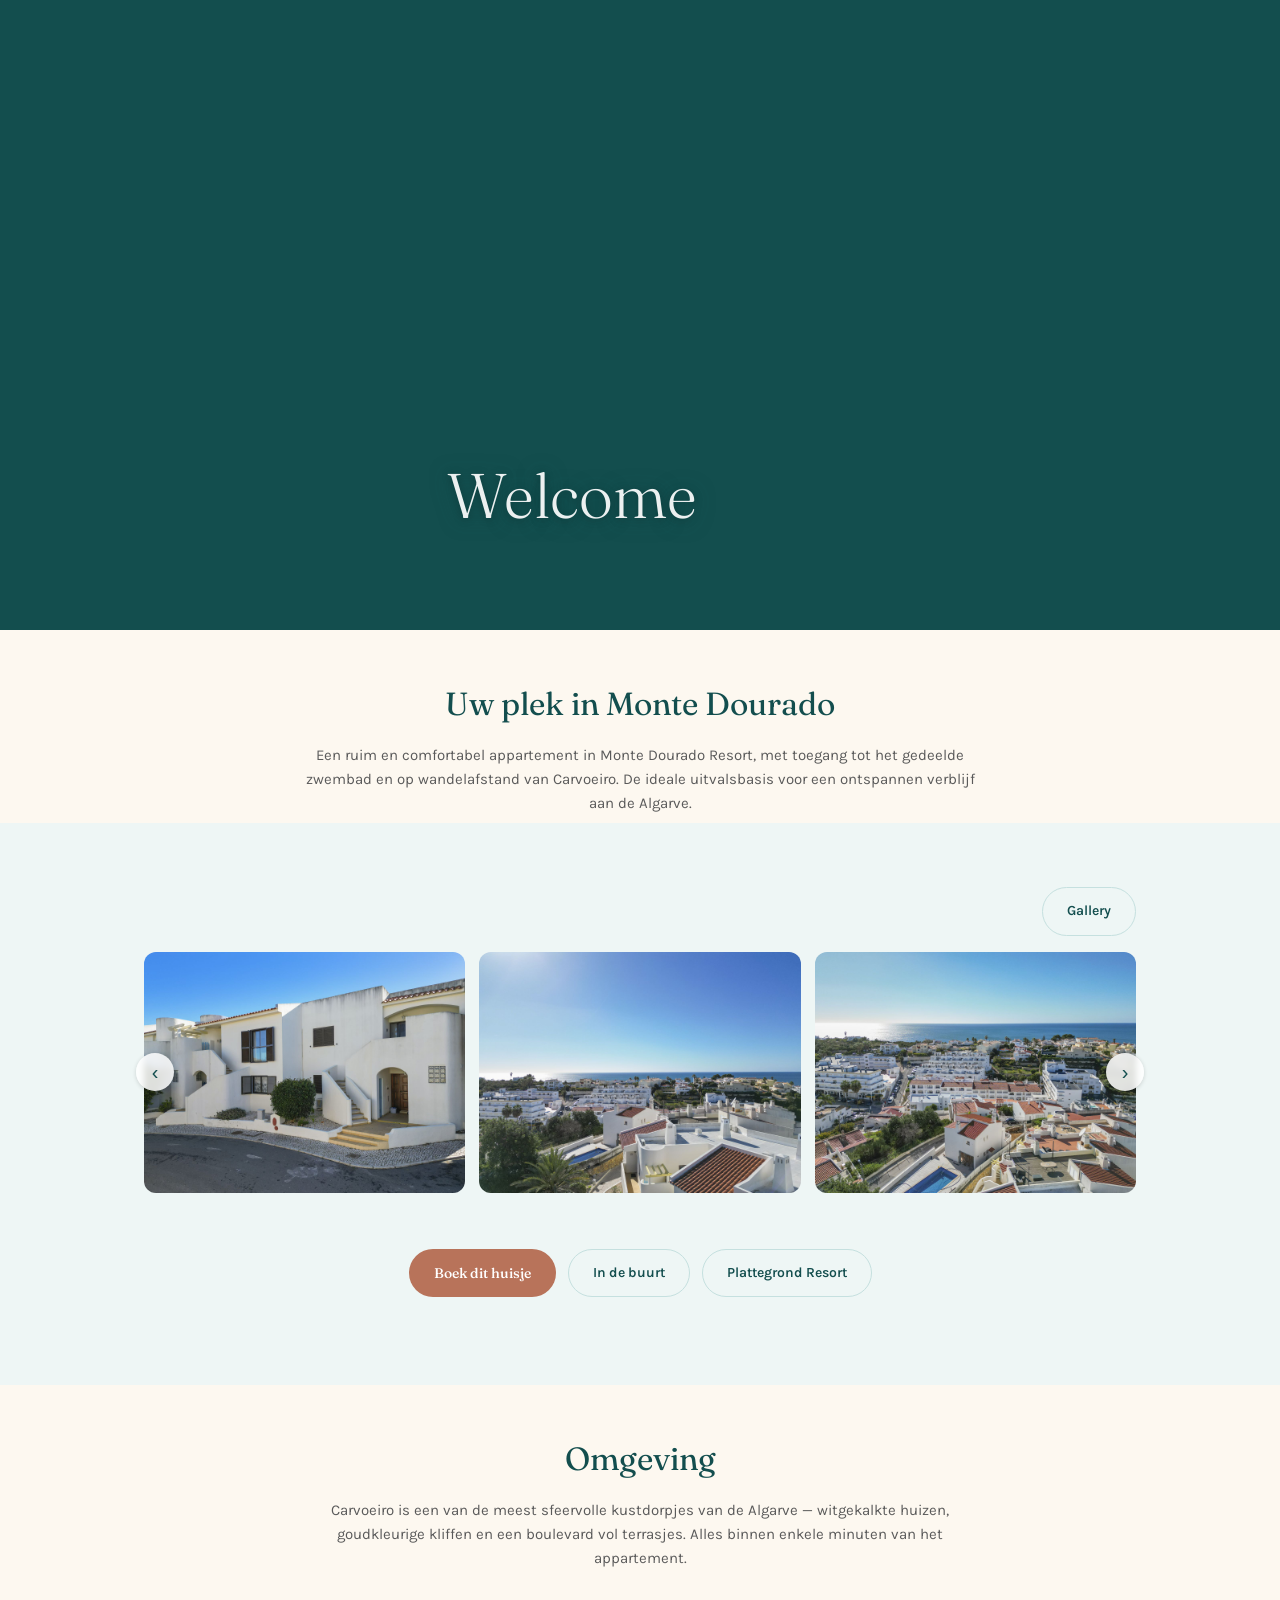
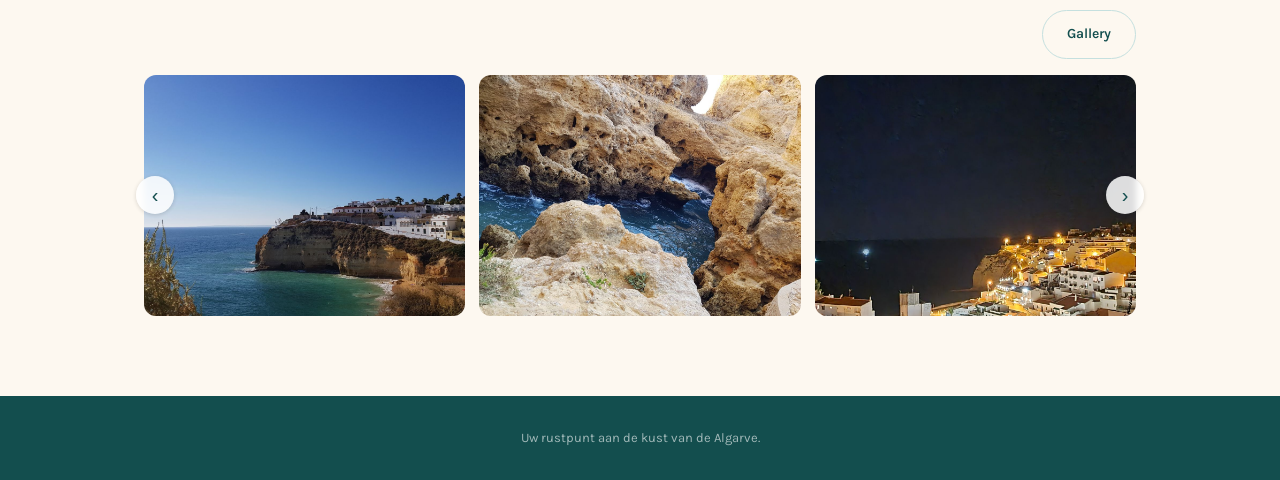
==== commit 33b7416b: "Swimlane-band rond huisje-carrousel en meer ruimte boven footer op index.html - Nieuwe CSS-variabele" ====
--- a/index.html
+++ b/index.html
@@ -28,6 +28,9 @@
   </p>
 </div>
 
+<!-- SWIMLANE: HUISJE-CARROUSEL + KNOPPENGROEP -->
+<div class="swimlane">
+
 <!-- FOTOGALERIJ: HUISJE -->
 <div class="gallery-section" id="gallery-huisje">
   <div class="gallery-toolbar">
@@ -48,6 +51,9 @@
     <button class="cta-button-secondary" type="button" data-lightbox-trigger="plattegrond-overlay">Plattegrond Resort</button>
   </div>
 </div>
+
+</div>
+<!-- /SWIMLANE -->
 
 <!-- INTRO: OMGEVING -->
 <div class="intro-section">
--- a/styles.css
+++ b/styles.css
@@ -8,6 +8,7 @@
   --teal: #1B6E6D;
   --teal-dark: #134E4E;
   --teal-light: #C5E0DF;
+  --band-tint: #EEF6F5;
   --text: #2C2C2C;
   --text-light: #5A5A5A;
 }
@@ -486,6 +487,17 @@
   padding: 32px 24px;
 }
 
+/* Extra lucht boven de footer: dit is de laatste sectie vóór de groene balk */
+#gallery-omgeving {
+  padding-bottom: 80px;
+}
+
+/* ── Swimlane: subtiele achtergrondband ter afbakening van een sectie ── */
+.swimlane {
+  background: var(--band-tint);
+  padding: 32px 0;
+}
+
 /* ── Fotostrip: toolbar + carrousel ── */
 .gallery-toolbar {
   display: flex;
